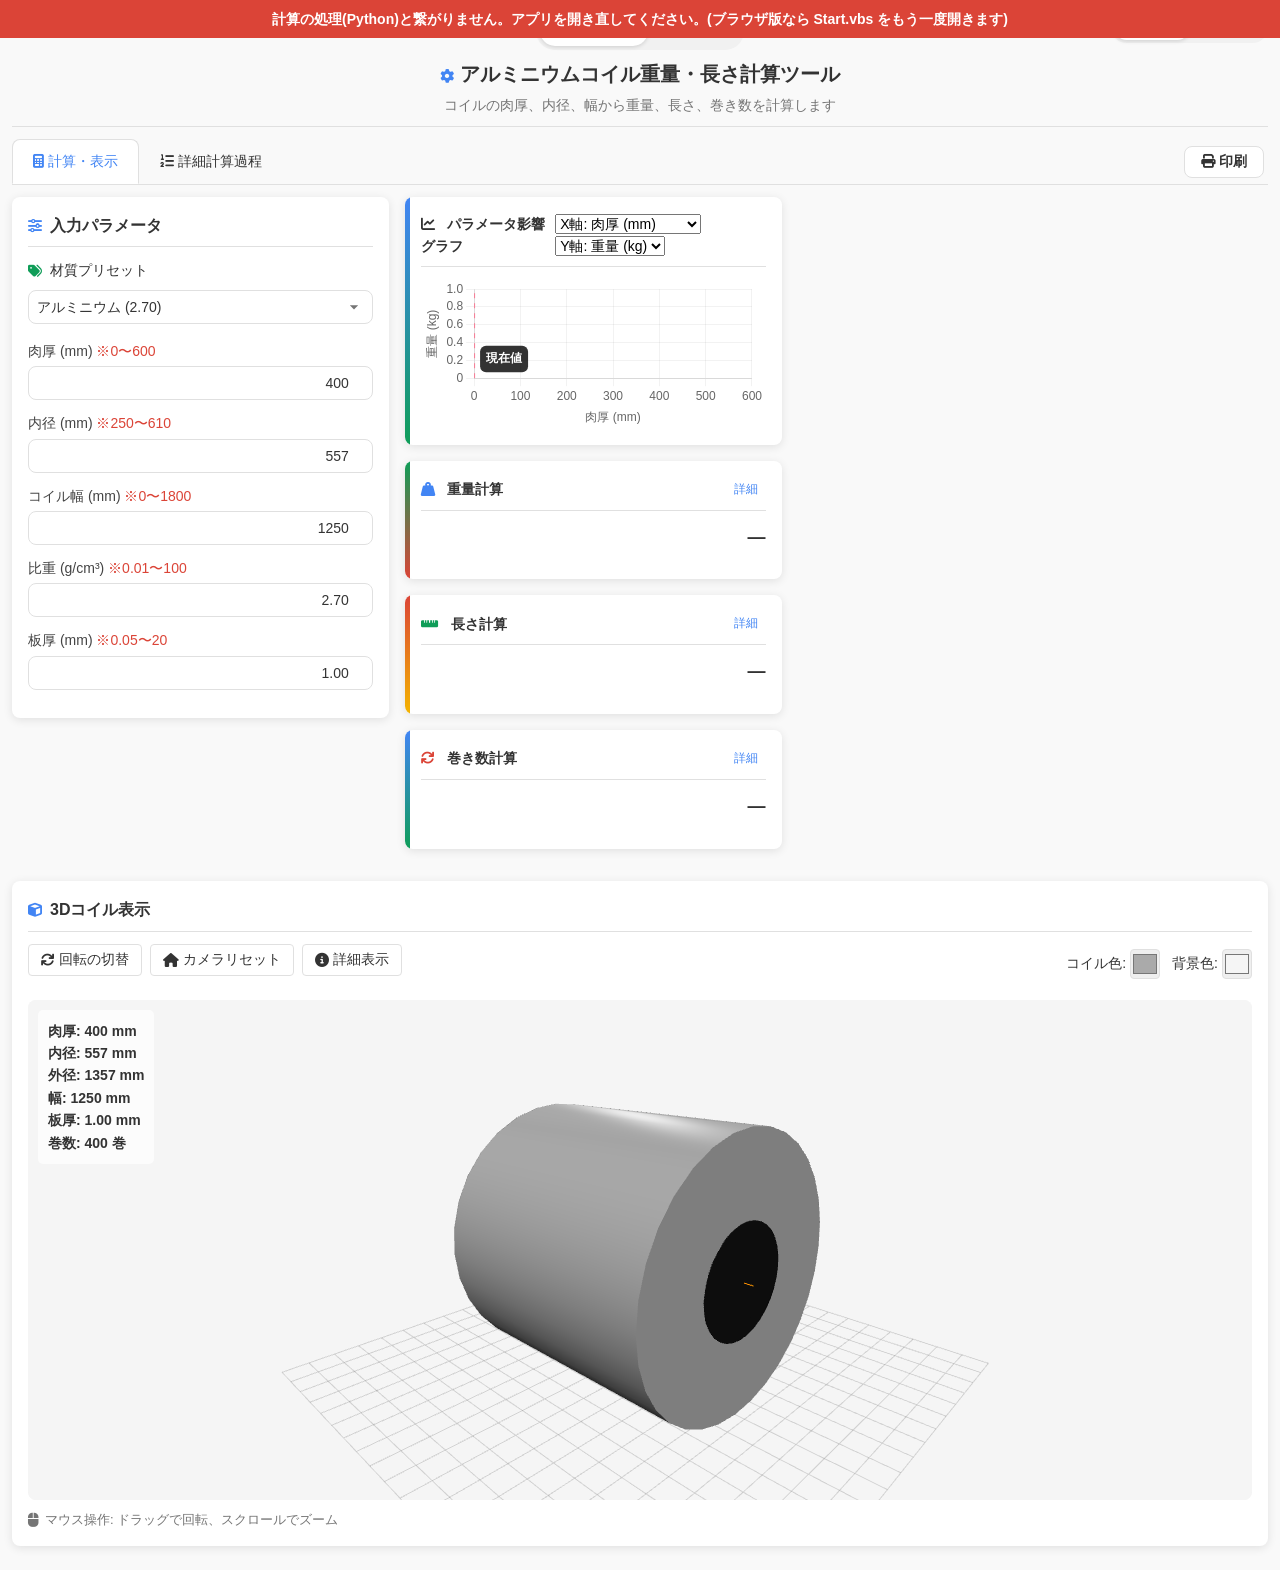
==== app/static/index.html @ 03a88e92 "コイル・平板 重量計算ツールを単体のデスクトップ版(Python + Tauri/Rust)として移植 日報管理ツール(vba-daily-report-python-migration)の「VC長さ" ====
<!DOCTYPE html>
<html lang="ja">
<head>
    <meta charset="UTF-8">
    <meta name="viewport" content="width=device-width, initial-scale=1.0">
    <title>コイル・平板 重量計算ツール</title>
    <!-- ライブラリはアプリに同梱(ラインPCはインターネットに出られないため。app/static/vendor/) -->
    <link rel="stylesheet" href="vendor/fontawesome/css/all.min.css">
    <link rel="stylesheet" href="coil/aluminum-coil-calculator.css">
    <link rel="stylesheet" href="coil/plate-calculator.css">
    <link rel="stylesheet" href="coil/print-sheet.css">
    <link rel="stylesheet" href="coil/coil-theme.css">
    <link rel="stylesheet" href="coil/coil-fit.css">
    <link rel="stylesheet" href="coil/app-shell.css">
    <script src="vendor/three/three.min.js"></script>
    <script src="vendor/three/OrbitControls.js"></script>
    <script src="vendor/chartjs/chart.min.js"></script>
    <script src="vendor/chartjs/chartjs-plugin-annotation.min.js"></script>
    <!-- 背景(ライト/ダーク)は本文を描く前に決める(白く光ってから暗くならないように) -->
    <script src="coil/coil-theme.js"></script>
    <!-- 計算の処理(Python)とのやりとり。計算機より先に読む -->
    <script src="coil/app-shell.js"></script>
</head>
<body>
    <div class="container">
        <!-- ブラウザ版だけの「終了」(デスクトップ版は窓の × で閉じる。app-shell.js が出す) -->
        <button type="button" id="app-quit" class="app-quit" hidden title="ブラウザ版を終了します">
            <i class="fas fa-power-off"></i>終了
        </button>

        <!-- 背景の切替(この PC のブラウザに覚える。まだ選んでいなければ Windows の設定に従う) -->
        <div class="theme-switch" role="group" aria-label="背景">
            <button type="button" class="theme-btn" data-theme-choice="light" aria-pressed="false" title="明るい背景にする">
                <i class="fas fa-sun"></i>ライト
            </button>
            <button type="button" class="theme-btn" data-theme-choice="dark" aria-pressed="false" title="暗い背景にする">
                <i class="fas fa-moon"></i>ダーク
            </button>
        </div>

        <!-- 形状の切替(コイル / 平板)。平板はコイルと同じ仕組み(入力・3D・グラフ・詳細計算過程・詳細) -->
        <div class="shape-switch" role="tablist" aria-label="形状">
            <button type="button" class="shape-btn active" role="tab" aria-selected="true" data-shape="coil">
                <i class="fas fa-toilet-paper"></i> コイル
            </button>
            <button type="button" class="shape-btn" role="tab" aria-selected="false" data-shape="plate">
                <i class="fas fa-square"></i> 平板
            </button>
        </div>

        <div id="coil-section" class="shape-section">
        <header>
            <h1><i class="fas fa-cog text-primary"></i> アルミニウムコイル重量・長さ計算ツール</h1>
            <p>コイルの肉厚、内径、幅から重量、長さ、巻き数を計算します</p>
        </header>

        <div class="tab-container">
            <div class="tabs">
                <div class="tab active" data-tab="main-tab">
                    <i class="fas fa-calculator"></i> 計算・表示
                </div>
                <div class="tab" data-tab="details-tab">
                    <i class="fas fa-list-ol"></i> 詳細計算過程
                </div>
                <button type="button" class="print-btn" data-print="coil" id="coil-print">
                    <i class="fas fa-print"></i> 印刷
                </button>
            </div>

            <!-- メイン計算タブ -->
            <div id="main-tab" class="tab-content active">
                <div class="content">
                    <!-- 入力パラメータ -->
                    <div class="right-content">
                        <section class="input-panel">
                            <h2 class="panel-title"><i class="fas fa-sliders-h"></i> 入力パラメータ</h2>

                            <div class="material-presets">
                                <div class="preset-title"><i class="fas fa-tags"></i> 材質プリセット</div>
                                <div class="preset-select-container">
                                    <select id="material-preset" class="form-control">
                                        <option value="aluminum" data-gravity="2.70" data-color="#AAAAAA">アルミニウム (2.70)</option>
                                        <option value="steel" data-gravity="7.87" data-color="#71797E">鉄 (7.87)</option>
                                        <option value="copper" data-gravity="8.96" data-color="#B87333">銅 (8.96)</option>
                                        <option value="stainless" data-gravity="7.93" data-color="#C0C0C0">ステンレス (7.93)</option>
                                    </select>
                                </div>
                            </div>

                            <div class="form-group">
                                <label for="thickness">肉厚 (mm) <span class="text-accent">※0〜600</span></label>
                                <input type="number" id="thickness" class="form-control" value="400" min="0" max="600" step="1">
                                <div id="thickness-error" class="error-message" style="display: none;">0〜600の範囲で入力してください</div>
                            </div>

                            <div class="form-group">
                                <label for="inner-diameter">内径 (mm) <span class="text-accent">※250〜610</span></label>
                                <input type="number" id="inner-diameter" class="form-control" value="557" min="250" max="610" step="1">
                                <div id="inner-diameter-error" class="error-message" style="display: none;">250〜610の範囲で入力してください</div>
                            </div>

                            <div class="form-group">
                                <label for="coil-width">コイル幅 (mm) <span class="text-accent">※0〜1800</span></label>
                                <input type="number" id="coil-width" class="form-control" value="1250" min="0" max="1800" step="1">
                                <div id="coil-width-error" class="error-message" style="display: none;">0〜1800の範囲で入力してください</div>
                            </div>

                            <div class="form-group">
                                <label for="specific-gravity">比重 (g/cm³) <span class="text-accent">※0.01〜100</span></label>
                                <input type="number" id="specific-gravity" class="form-control" value="2.70" min="0.01" max="100" step="0.01">
                                <div id="specific-gravity-error" class="error-message" style="display: none;">0.01〜100の範囲で入力してください</div>
                            </div>

                            <div class="form-group">
                                <label for="plate-thickness">板厚 (mm) <span class="text-accent">※0.05〜20</span></label>
                                <input type="number" id="plate-thickness" class="form-control" value="1.00" min="0.05" max="20" step="0.01">
                                <div id="plate-thickness-error" class="error-message" style="display: none;">0.05〜20の範囲で入力してください</div>
                            </div>
                        </section>
                    </div>
                    
                    <!-- 視覚表示パネル -->
                    <section class="visual-panel">
                        <h2 class="panel-title"><i class="fas fa-cube"></i> 3Dコイル表示</h2>
                        
                        <div class="controls-container">
                            <div class="control-buttons">
                                <button id="toggle-rotation" class="control-btn">
                                    <i class="fas fa-sync"></i> 回転の切替
                                </button>
                                <button id="reset-camera" class="control-btn">
                                    <i class="fas fa-home"></i> カメラリセット
                                </button>
                                <button id="toggle-details" class="control-btn">
                                    <i class="fas fa-info-circle"></i> 詳細表示
                                </button>
                            </div>
                            
                            <div class="color-controls">
                                <div class="color-option">
                                    <label for="coil-color">コイル色:</label>
                                    <input type="color" id="coil-color" value="#aaaaaa">
                                </div>
                                <div class="color-option">
                                    <label for="bg-color">背景色:</label>
                                    <input type="color" id="bg-color" value="#f5f5f5">
                                </div>
                            </div>
                        </div>
                        
                        <div id="3d-container" class="model-container"></div>
                        
                        <div class="tip-container">
                            <p class="tip">
                                <i class="fas fa-mouse"></i> マウス操作: ドラッグで回転、スクロールでズーム
                            </p>
                        </div>
                    </section>
                    
                    <!-- 計算結果カード -->
                    <div class="card-area">
                        <div class="results">



    <!-- グラフカード (新規追加) -->
    <div class="result-card graph-card fade-in">
        <h3 class="result-title graph-title">
            <div><i class="fas fa-chart-line"></i> パラメータ影響グラフ</div>
            <div class="graph-controls">
                <select id="x-axis-param" class="graph-select">
                    <option value="thickness">X軸: 肉厚 (mm)</option>
                    <option value="inner-diameter">X軸: 内径 (mm)</option>
                    <option value="coil-width">X軸: コイル幅 (mm)</option>
                    <option value="plate-thickness">X軸: 板厚 (mm)</option>
                </select>
                <select id="y-axis-result" class="graph-select">
                    <option value="weight">Y軸: 重量 (kg)</option>
                    <option value="length">Y軸: 長さ (m)</option>
                    <option value="windings">Y軸: 巻き数</option>
                </select>
            </div>
        </h3>
        <div class="chart-container">
            <canvas id="parameter-chart"></canvas>
        </div>
    </div>





                            <!-- 重量計算結果 -->
                            <div class="result-card fade-in">
                                <h3 class="result-title weight-title">
                                    <div><i class="fas fa-weight-hanging"></i> 重量計算</div>
                                    <button class="details-btn" data-modal="weight-modal">詳細</button>
                                </h3>
                                <div class="result-value" id="weight-result">—</div>
                            </div>

                            <!-- 長さ計算結果 -->
                            <div class="result-card fade-in">
                                <h3 class="result-title length-title">
                                    <div><i class="fas fa-ruler-horizontal"></i> 長さ計算</div>
                                    <button class="details-btn" data-modal="length-modal">詳細</button>
                                </h3>
                                <div class="result-value" id="length-result">—</div>
                            </div>

                            <!-- 巻き数計算結果 -->
                            <div class="result-card fade-in">
                                <h3 class="result-title windings-title">
                                    <div><i class="fas fa-sync"></i> 巻き数計算</div>
                                    <button class="details-btn" data-modal="windings-modal">詳細</button>
                                </h3>
                                <div class="result-value" id="windings-result">—</div>
                            </div>
                        </div>
                    </div>
                </div>
            </div>

            <!-- 詳細計算過程タブ -->
            <div id="details-tab" class="tab-content">
                <div class="calculation-details">
                    <!-- 基本寸法計算 -->
                    <div class="detail-card">
                        <h3 class="details-title"><i class="fas fa-ruler-combined"></i> 基本寸法計算</h3>
                        <div class="calculation-formula" id="dimensions-detailed"></div>
                    </div>

                    <!-- 体積計算 -->
                    <div class="detail-card">
                        <h3 class="details-title"><i class="fas fa-cube"></i> 体積計算</h3>
                        <div class="calculation-formula" id="volume-detailed"></div>
                    </div>

                    <!-- 重量計算 -->
                    <div class="detail-card">
                        <h3 class="details-title"><i class="fas fa-weight-hanging"></i> 重量計算</h3>
                        <div class="calculation-formula" id="weight-detailed"></div>
                    </div>

                    <!-- 長さ計算 -->
                    <div class="detail-card">
                        <h3 class="details-title"><i class="fas fa-ruler-horizontal"></i> 長さ計算</h3>
                        <div class="calculation-formula" id="length-detailed"></div>
                    </div>

                    <!-- 巻き数計算 -->
                    <div class="detail-card">
                        <h3 class="details-title"><i class="fas fa-sync"></i> 巻き数計算</h3>
                        <div class="calculation-formula" id="windings-detailed"></div>
                    </div>
                </div>
            </div>
        </div>
        </div><!-- /coil-section -->

        <!-- 平板(コイルと同じ仕組み。id は plate- で始める) -->
        <div id="plate-section" class="shape-section" hidden>
        <header>
            <h1><i class="fas fa-square text-primary"></i> 平板重量計算ツール</h1>
            <p>平板の寸法 A・B と板厚から、面積・体積・重量を計算します</p>
        </header>

        <div class="tab-container">
            <div class="tabs">
                <div class="ptab active" data-ptab="plate-main-tab">
                    <i class="fas fa-calculator"></i> 計算・表示
                </div>
                <div class="ptab" data-ptab="plate-details-tab">
                    <i class="fas fa-list-ol"></i> 詳細計算過程
                </div>
                <button type="button" class="print-btn" data-print="plate" id="plate-print">
                    <i class="fas fa-print"></i> 印刷
                </button>
            </div>

            <!-- メイン計算タブ -->
            <div id="plate-main-tab" class="ptab-content active">
                <div class="content">
                    <!-- 入力パラメータ -->
                    <div class="right-content">
                        <section class="input-panel">
                            <h2 class="panel-title"><i class="fas fa-sliders-h"></i> 入力パラメータ</h2>

                            <div class="material-presets">
                                <div class="preset-title"><i class="fas fa-tags"></i> 材質プリセット</div>
                                <div class="preset-select-container">
                                    <select id="plate-material-preset" class="form-control">
                                        <option value="aluminum" data-gravity="2.70" data-color="#AAAAAA">アルミニウム (2.70)</option>
                                        <option value="steel" data-gravity="7.87" data-color="#71797E">鉄 (7.87)</option>
                                        <option value="copper" data-gravity="8.96" data-color="#B87333">銅 (8.96)</option>
                                        <option value="stainless" data-gravity="7.93" data-color="#C0C0C0">ステンレス (7.93)</option>
                                    </select>
                                </div>
                            </div>

                            <div class="plate-figure" aria-hidden="true">
                                <svg viewBox="0 0 220 96" class="plate-figure__svg">
                                    <polygon points="20,70 70,40 200,40 150,70" class="pf-top"/>
                                    <polygon points="20,70 150,70 150,78 20,78" class="pf-front"/>
                                    <polygon points="150,70 200,40 200,48 150,78" class="pf-side"/>
                                    <line x1="12" y1="62" x2="62" y2="32" class="pf-dim"/>
                                    <line x1="70" y1="30" x2="200" y2="30" class="pf-dim"/>
                                    <line x1="208" y1="40" x2="208" y2="48" class="pf-dim"/>
                                    <rect x="20" y="30" width="18" height="15" class="pf-tag pf-tag--a"/>
                                    <text x="29" y="41.5" class="pf-label">A</text>
                                    <rect x="126" y="15" width="18" height="15" class="pf-tag pf-tag--b"/>
                                    <text x="135" y="26.5" class="pf-label">B</text>
                                    <rect x="172" y="76" width="34" height="15" class="pf-tag pf-tag--t"/>
                                    <text x="189" y="87.5" class="pf-label">板厚</text>
                                </svg>
                            </div>

                            <div class="form-group">
                                <label for="plate-a">A (mm) <span class="text-accent">※0〜3000</span></label>
                                <input type="number" id="plate-a" class="form-control" value="1000" min="0" max="3000" step="1">
                                <div id="plate-a-error" class="error-message" style="display: none;">0〜3000の範囲で入力してください</div>
                            </div>

                            <div class="form-group">
                                <label for="plate-b">B (mm) <span class="text-accent">※0〜10000</span></label>
                                <input type="number" id="plate-b" class="form-control" value="2000" min="0" max="10000" step="1">
                                <div id="plate-b-error" class="error-message" style="display: none;">0〜10000の範囲で入力してください</div>
                            </div>

                            <div class="form-group">
                                <label for="plate-t">板厚 (mm) <span class="text-accent">※0.05〜1000</span></label>
                                <input type="number" id="plate-t" class="form-control" value="1.00" min="0.05" max="1000" step="0.01">
                                <div id="plate-t-error" class="error-message" style="display: none;">0.05〜1000の範囲で入力してください</div>
                            </div>

                            <div class="form-group">
                                <label for="plate-specific-gravity">比重 (g/cm³) <span class="text-accent">※0.01〜100</span></label>
                                <input type="number" id="plate-specific-gravity" class="form-control" value="2.70" min="0.01" max="100" step="0.01">
                                <div id="plate-specific-gravity-error" class="error-message" style="display: none;">0.01〜100の範囲で入力してください</div>
                            </div>
                        </section>
                    </div>

                    <!-- 視覚表示パネル -->
                    <section class="visual-panel">
                        <h2 class="panel-title"><i class="fas fa-cube"></i> 3D平板表示</h2>

                        <div class="controls-container">
                            <div class="control-buttons">
                                <button id="plate-toggle-rotation" class="control-btn">
                                    <i class="fas fa-sync"></i> 回転の切替
                                </button>
                                <button id="plate-reset-camera" class="control-btn">
                                    <i class="fas fa-home"></i> カメラリセット
                                </button>
                                <button id="plate-toggle-details" class="control-btn">
                                    <i class="fas fa-info-circle"></i> 詳細表示
                                </button>
                            </div>

                            <div class="color-controls">
                                <div class="color-option">
                                    <label for="plate-color">平板色:</label>
                                    <input type="color" id="plate-color" value="#aaaaaa">
                                </div>
                                <div class="color-option">
                                    <label for="plate-bg-color">背景色:</label>
                                    <input type="color" id="plate-bg-color" value="#f5f5f5">
                                </div>
                            </div>
                        </div>

                        <div id="plate-3d-container" class="model-container"></div>

                        <div class="tip-container">
                            <p class="tip">
                                <i class="fas fa-mouse"></i> マウス操作: ドラッグで回転、スクロールでズーム
                                <span id="plate-exaggerated-note" class="plate-note" hidden>(板厚は見やすいように厚く描いています)</span>
                            </p>
                        </div>
                    </section>

                    <!-- 計算結果カード -->
                    <div class="card-area">
                        <div class="results">
                            <!-- グラフカード -->
                            <div class="result-card graph-card fade-in">
                                <h3 class="result-title graph-title">
                                    <div><i class="fas fa-chart-line"></i> パラメータ影響グラフ</div>
                                    <div class="graph-controls">
                                        <select id="plate-x-axis-param" class="graph-select">
                                            <option value="a">X軸: A (mm)</option>
                                            <option value="b">X軸: B (mm)</option>
                                            <option value="t">X軸: 板厚 (mm)</option>
                                        </select>
                                        <select id="plate-y-axis-result" class="graph-select">
                                            <option value="weight">Y軸: 重量 (kg)</option>
                                            <option value="area">Y軸: 面積 (m²)</option>
                                            <option value="volume">Y軸: 体積 (cm³)</option>
                                        </select>
                                    </div>
                                </h3>
                                <div class="chart-container">
                                    <canvas id="plate-parameter-chart"></canvas>
                                </div>
                            </div>

                            <!-- 重量計算結果 -->
                            <div class="result-card fade-in">
                                <h3 class="result-title weight-title">
                                    <div><i class="fas fa-weight-hanging"></i> 重量計算</div>
                                    <button class="details-btn" data-modal="plate-weight-modal">詳細</button>
                                </h3>
                                <div class="result-value" id="plate-weight-result">—</div>
                            </div>

                            <!-- 面積計算結果 -->
                            <div class="result-card fade-in">
                                <h3 class="result-title area-title">
                                    <div><i class="fas fa-vector-square"></i> 面積計算</div>
                                    <button class="details-btn" data-modal="plate-area-modal">詳細</button>
                                </h3>
                                <div class="result-value" id="plate-area-result">—</div>
                            </div>

                            <!-- 体積計算結果 -->
                            <div class="result-card fade-in">
                                <h3 class="result-title volume-title">
                                    <div><i class="fas fa-cube"></i> 体積計算</div>
                                    <button class="details-btn" data-modal="plate-volume-modal">詳細</button>
                                </h3>
                                <div class="result-value" id="plate-volume-result">—</div>
                            </div>
                        </div>
                    </div>
                </div>
            </div>

            <!-- 詳細計算過程タブ -->
            <div id="plate-details-tab" class="ptab-content">
                <div class="calculation-details">
                    <div class="detail-card">
                        <h3 class="details-title"><i class="fas fa-vector-square"></i> 面積計算</h3>
                        <div class="calculation-formula" id="plate-area-detailed"></div>
                    </div>
                    <div class="detail-card">
                        <h3 class="details-title"><i class="fas fa-cube"></i> 体積計算</h3>
                        <div class="calculation-formula" id="plate-volume-detailed"></div>
                    </div>
                    <div class="detail-card">
                        <h3 class="details-title"><i class="fas fa-weight-hanging"></i> 重量計算</h3>
                        <div class="calculation-formula" id="plate-weight-detailed"></div>
                    </div>
                </div>
            </div>
        </div>
        </div><!-- /plate-section -->
    </div>

    <!-- モーダル：重量計算詳細 -->
    <div id="weight-modal" class="modal" aria-hidden="true" role="dialog">
        <div class="modal-content">
            <div class="modal-header">
                <h2 class="modal-title"><i class="fas fa-weight-hanging text-primary"></i> 重量計算詳細</h2>
                <button class="modal-close" aria-label="閉じる">&times;</button>
            </div>
            <div class="modal-body">
                <div class="calculation-section">
                    <h3 class="calculation-title"><i class="fas fa-ruler-combined"></i> 寸法の計算</h3>
                    <div class="calculation-formula">
                        <div>大円柱半径 = (肉厚 × 2 + 内径) / 2</div>
                        <div id="modal-large-radius"></div>
                    </div>
                    <div class="calculation-formula">
                        <div>小円柱半径 = 内径 / 2</div>
                        <div id="modal-small-radius"></div>
                    </div>
                </div>
                <div class="calculation-section">
                    <h3 class="calculation-title"><i class="fas fa-cube"></i> 体積の計算</h3>
                    <div class="calculation-formula">
                        <div>大円柱体積 = π × 大円柱半径² × コイル幅</div>
                        <div id="modal-large-volume"></div>
                    </div>
                    <div class="calculation-formula">
                        <div>小円柱体積 = π × 小円柱半径² × コイル幅</div>
                        <div id="modal-small-volume"></div>
                    </div>
                    <div class="calculation-formula">
                        <div>コイル体積 = 大円柱体積 - 小円柱体積</div>
                        <div id="modal-coil-volume"></div>
                    </div>
                    <div class="calculation-formula">
                        <div>コイル体積(cm³) = コイル体積(mm³) / 1000</div>
                        <div id="modal-coil-volume-cm"></div>
                    </div>
                </div>
                <div class="calculation-section">
                    <h3 class="calculation-title"><i class="fas fa-balance-scale"></i> 重量の計算</h3>
                    <div class="calculation-formula">
                        <div>重量(g) = 体積(cm³) × 比重(g/cm³)</div>
                        <div id="modal-weight-g"></div>
                    </div>
                    <div class="calculation-formula">
                        <div>重量(kg) = 重量(g) / 1000</div>
                        <div id="modal-weight-kg"></div>
                    </div>
                </div>
            </div>
        </div>
    </div>

    <!-- モーダル：長さ計算詳細 -->
    <div id="length-modal" class="modal" aria-hidden="true" role="dialog">
        <div class="modal-content">
            <div class="modal-header">
                <h2 class="modal-title"><i class="fas fa-ruler-horizontal text-secondary"></i> 長さ計算詳細</h2>
                <button class="modal-close" aria-label="閉じる">&times;</button>
            </div>
            <div class="modal-body">
                <div class="calculation-section">
                    <h3 class="calculation-title"><i class="fas fa-square"></i> 断面積の計算</h3>
                    <div class="calculation-formula">
                        <div>断面積 = π × (大円柱半径² - 小円柱半径²)</div>
                        <div id="modal-cross-section"></div>
                    </div>
                </div>
                <div class="calculation-section">
                    <h3 class="calculation-title"><i class="fas fa-ruler"></i> 長さの計算</h3>
                    <div class="calculation-formula">
                        <div>面積 = コイル体積(mm³) / 板厚(mm)</div>
                        <div id="modal-length-area"></div>
                    </div>
                    <div class="calculation-formula">
                        <div>長さ(mm) = 面積(mm²) / コイル幅(mm)</div>
                        <div id="modal-length-mm"></div>
                    </div>
                    <div class="calculation-formula">
                        <div>長さ(m) = 長さ(mm) / 1000</div>
                        <div id="modal-length-m"></div>
                    </div>
                </div>
            </div>
        </div>
    </div>

    <!-- モーダル：巻き数計算詳細 -->
    <div id="windings-modal" class="modal" aria-hidden="true" role="dialog">
        <div class="modal-content">
            <div class="modal-header">
                <h2 class="modal-title"><i class="fas fa-sync text-accent"></i> 巻き数計算詳細</h2>
                <button class="modal-close" aria-label="閉じる">&times;</button>
            </div>
            <div class="modal-body">
                <div class="calculation-section">
                    <h3 class="calculation-title"><i class="fas fa-layer-group"></i> 巻き数の計算</h3>
                    <div class="calculation-formula">
                        <div>巻き数 = 肉厚(mm) / 板厚(mm)</div>
                        <div id="modal-windings"></div>
                    </div>
                    <div class="calculation-formula">
                        <div>※巻き数は整数値に四捨五入しています</div>
                    </div>
                </div>
            </div>
        </div>
    </div>

    <!-- モーダル：平板 重量計算詳細 -->
    <div id="plate-weight-modal" class="modal" aria-hidden="true" role="dialog">
        <div class="modal-content">
            <div class="modal-header">
                <h2 class="modal-title"><i class="fas fa-weight-hanging text-primary"></i> 重量計算詳細(平板)</h2>
                <button class="modal-close" aria-label="閉じる">&times;</button>
            </div>
            <div class="modal-body">
                <div class="calculation-section">
                    <h3 class="calculation-title"><i class="fas fa-cube"></i> 体積の計算</h3>
                    <div class="calculation-formula">
                        <div>体積(mm³) = A × B × 板厚</div>
                        <div id="plate-modal-volume-mm" class="plate-modal-value"></div>
                    </div>
                    <div class="calculation-formula">
                        <div>体積(cm³) = 体積(mm³) / 1000</div>
                        <div id="plate-modal-volume-cm" class="plate-modal-value"></div>
                    </div>
                </div>
                <div class="calculation-section">
                    <h3 class="calculation-title"><i class="fas fa-balance-scale"></i> 重量の計算</h3>
                    <div class="calculation-formula">
                        <div>重量(g) = 体積(cm³) × 比重(g/cm³)</div>
                        <div id="plate-modal-weight-g" class="plate-modal-value"></div>
                    </div>
                    <div class="calculation-formula">
                        <div>重量(kg) = 重量(g) / 1000</div>
                        <div id="plate-modal-weight-kg" class="plate-modal-value"></div>
                    </div>
                </div>
            </div>
        </div>
    </div>

    <!-- モーダル：平板 面積計算詳細 -->
    <div id="plate-area-modal" class="modal" aria-hidden="true" role="dialog">
        <div class="modal-content">
            <div class="modal-header">
                <h2 class="modal-title"><i class="fas fa-vector-square text-secondary"></i> 面積計算詳細(平板)</h2>
                <button class="modal-close" aria-label="閉じる">&times;</button>
            </div>
            <div class="modal-body">
                <div class="calculation-section">
                    <h3 class="calculation-title"><i class="fas fa-vector-square"></i> 面積の計算</h3>
                    <div class="calculation-formula">
                        <div>面積(mm²) = A × B</div>
                        <div id="plate-modal-area-mm" class="plate-modal-value"></div>
                    </div>
                    <div class="calculation-formula">
                        <div>面積(m²) = 面積(mm²) / 1,000,000</div>
                        <div id="plate-modal-area-m" class="plate-modal-value"></div>
                    </div>
                    <div class="calculation-formula">
                        <div>※片面の面積です(板厚の側面は含みません)</div>
                    </div>
                </div>
            </div>
        </div>
    </div>

    <!-- モーダル：平板 体積計算詳細 -->
    <div id="plate-volume-modal" class="modal" aria-hidden="true" role="dialog">
        <div class="modal-content">
            <div class="modal-header">
                <h2 class="modal-title"><i class="fas fa-cube text-accent"></i> 体積計算詳細(平板)</h2>
                <button class="modal-close" aria-label="閉じる">&times;</button>
            </div>
            <div class="modal-body">
                <div class="calculation-section">
                    <h3 class="calculation-title"><i class="fas fa-cube"></i> 体積の計算</h3>
                    <div class="calculation-formula">
                        <div>体積(mm³) = 面積(mm²) × 板厚(mm)</div>
                        <div id="plate-modal-volume-mm2" class="plate-modal-value"></div>
                    </div>
                    <div class="calculation-formula">
                        <div>体積(cm³) = 体積(mm³) / 1000</div>
                        <div id="plate-modal-volume-cm2" class="plate-modal-value"></div>
                    </div>
                </div>
            </div>
        </div>
    </div>

    <script src="coil/aluminum-coil-calculator.js"></script>
    <script src="coil/3d-coil-viewer.js"></script>
    <script src="coil/coil-init.js"></script>
    <script src="coil/coil-parameter-chart.js"></script>
    <script src="coil/plate-calculator.js"></script>
    <script src="coil/plate-3d-viewer.js"></script>
    <script src="coil/plate-init.js"></script>
    <script src="coil/plate-parameter-chart.js"></script>
    <script src="coil/shape-switch.js"></script>
    <script src="coil/print-sheet.js"></script>
    <!-- 画面に収める(形状の切替が済んでから、いまの中身の高さをはかる) -->
    <script src="coil/coil-fit.js"></script>
    <!-- 印刷するときだけ出す計算書(print-sheet.js が中身を入れる) -->
    <section id="print-sheet" class="print-sheet" aria-hidden="true"></section>
</body>
</html>
---- app/static/coil/aluminum-coil-calculator.css ----
:root {
    /* カラー変数 */
    --primary-color: #4285F4;
    --secondary-color: #0F9D58;
    --accent-color: #DB4437;
    --warning-color: #F4B400;
    --light-gray: #f1f1f1;
    --medium-gray: #e0e0e0;
    --dark-gray: #757575;

    /* 面の色(ダークは coil-theme.css で置き換える) */
    --page: #f9f9f9;        /* いちばん下の地 */
    --surface: #ffffff;     /* 枠・カード */
    --input-bg: #ffffff;    /* 入力欄 */
    --well: #f5f5f5;        /* 3D の枠 */
    --text: #333333;
    --text-2: #444444;

    /* UIコンポーネント変数 */
    --border-radius: 8px;
    --shadow: 0 2px 10px rgba(0, 0, 0, 0.1);
    --transition: all 0.3s ease;
}

* {
    margin: 0;
    padding: 0;
    box-sizing: border-box;
    font-family: 'Segoe UI', Tahoma, Geneva, Verdana, sans-serif;
    font-size: 14px;
}

body {
    background-color: var(--page);
    color: var(--text);
    line-height: 1.6;
    height: 100vh;
    display: flex;
    flex-direction: column;
    overflow: hidden;
}

.container {
    width: 100%;
    margin: 0 auto;
    padding: 12px;
    flex: 1;
    display: flex;
    flex-direction: column;
    overflow: hidden;
}

header {
    text-align: center;
    padding-bottom: 10px;
    border-bottom: 1px solid var(--medium-gray);
    position: relative;
}

header h1 {
    color: var(--text);
    font-size: 20px;
    font-weight: 600;
    margin-bottom: 4px;
}

header p {
    color: var(--dark-gray);
    font-size: 14px;
}

/* タブコンテナ */
.tab-container {
    flex: 1;
    display: flex;
    flex-direction: column;
    overflow: hidden;
    margin-top: 12px;
}

.tabs {
    display: flex;
    border-bottom: 1px solid var(--medium-gray);
}

.tab {
    padding: 10px 20px;
    cursor: pointer;
    border-radius: 8px 8px 0 0;
    border: 1px solid transparent;
    transition: var(--transition);
    font-weight: 500;
    user-select: none;
}

.tab:hover {
    background-color: rgba(66, 133, 244, 0.05);
}

.tab.active {
    background-color: var(--surface);
    border: 1px solid var(--medium-gray);
    border-bottom: 1px solid var(--surface);
    color: var(--primary-color);
}

.tab-content {
    display: none;
    flex: 1;
    overflow: hidden;
    padding: 12px 0;
}

.tab-content.active {
    display: flex;
    flex-direction: column;
}

/* メインコンテンツレイアウト */
.content {
    display: flex;
    flex: 1;
    gap: 16px;
    overflow: hidden;
}

/* 右サイドコンテンツ（入力と結果） */
.right-content {
    display: flex;
    flex-direction: column;
    gap: 16px;
    width: 20%;
    min-width: 260px;
    flex-shrink: 0;
}

/* カード領域（計算結果） */
.card-area {
    width: 20%;
    min-width: 260px;
    flex-shrink: 0;
    display: flex;
    flex-direction: column;
    gap: 16px;
}

/* 入力パネル */
.input-panel {
    width: 100%;
    background: var(--surface);
    border-radius: var(--border-radius);
    box-shadow: var(--shadow);
    padding: 16px;
    transition: var(--transition);
    overflow-y: auto;
}

.input-panel:hover {
    box-shadow: 0 5px 15px rgba(0, 0, 0, 0.15);
}

.panel-title {
    font-size: 16px;
    font-weight: 600;
    margin-bottom: 12px;
    padding-bottom: 8px;
    border-bottom: 1px solid var(--medium-gray);
    color: var(--text);
    display: flex;
    align-items: center;
}

.panel-title i {
    margin-right: 8px;
    color: var(--primary-color);
}

.form-group {
    margin-bottom: 12px;
}

.form-group label {
    display: block;
    margin-bottom: 4px;
    font-weight: 500;
    color: var(--text-2);
}

.form-control {
    width: 100%;
    padding: 8px;
    border: 1px solid var(--medium-gray);
    border-radius: var(--border-radius);
    font-size: 14px;
    transition: var(--transition);
    background-color: var(--input-bg);
    color: var(--text);
}

/* 数値入力フィールドは右寄せ */
input[type="number"].form-control {
    text-align: right;
}

.form-control:focus {
    outline: none;
    border-color: var(--primary-color);
    box-shadow: 0 0 0 2px rgba(66, 133, 244, 0.2);
}

.form-control.error {
    border-color: var(--accent-color);
}

.error-message {
    color: var(--accent-color);
    font-size: 12px;
    margin-top: 4px;
}

.material-presets {
    margin-bottom: 16px;
}

.preset-title {
    font-weight: 500;
    margin-bottom: 8px;
    display: flex;
    align-items: center;
}

.preset-title i {
    margin-right: 8px;
    color: var(--secondary-color);
}

/* 材質プリセット用セレクトボックスのスタイル */
.preset-select-container {
    width: 100%;
}

select#material-preset {
    width: 100%;
    padding: 8px;
    border: 1px solid var(--medium-gray);
    border-radius: var(--border-radius);
    background-color: var(--input-bg);
    font-size: 14px;
    cursor: pointer;
    transition: var(--transition);
    appearance: none;
    -webkit-appearance: none;
    -moz-appearance: none;
    background-image: url("data:image/svg+xml;utf8,<svg fill='%23757575' height='24' viewBox='0 0 24 24' width='24' xmlns='http://www.w3.org/2000/svg'><path d='M7 10l5 5 5-5z'/><path d='M0 0h24v24H0z' fill='none'/></svg>");
    background-repeat: no-repeat;
    background-position: right 8px center;
    background-size: 20px;
}

select#material-preset:focus {
    outline: none;
    border-color: var(--primary-color);
    box-shadow: 0 0 0 2px rgba(66, 133, 244, 0.2);
}

select#material-preset option {
    padding: 8px;
}

/* 視覚表示パネル */
.visual-panel {
    flex: 1;
    min-width: 500px;
    background: var(--surface);
    border-radius: var(--border-radius);
    box-shadow: var(--shadow);
    padding: 16px;
    transition: var(--transition);
    display: flex;
    flex-direction: column;
    overflow: hidden;
}

.visual-panel:hover {
    box-shadow: 0 5px 15px rgba(0, 0, 0, 0.15);
}

/* 3Dビュー用のスタイル */
.model-container {
    width: 100%;
    height: 500px;
    background-color: var(--well);
    border-radius: var(--border-radius);
    overflow: hidden;
    position: relative;
}

.controls-container {
    display: flex;
    justify-content: space-between;
    align-items: center;
    margin-bottom: 16px;
    flex-wrap: wrap;
}

.control-buttons {
    display: flex;
    gap: 8px;
    margin-bottom: 8px;
}

.control-btn {
    background-color: var(--surface);
    color: var(--text);
    border: 1px solid var(--medium-gray);
    border-radius: 4px;
    padding: 6px 12px;
    cursor: pointer;
    transition: var(--transition);
    display: flex;
    align-items: center;
    gap: 4px;
}

.control-btn:hover {
    background-color: var(--light-gray);
}

.color-controls {
    display: flex;
    gap: 12px;
}

.color-option {
    display: flex;
    align-items: center;
    gap: 4px;
}

.color-option input[type="color"] {
    width: 30px;
    height: 30px;
    border: 1px solid var(--medium-gray);
    border-radius: 4px;
    cursor: pointer;
}

.tip-container {
    margin-top: 10px;
}

.tip {
    color: var(--dark-gray);
    font-size: 13px;
    display: flex;
    align-items: center;
    gap: 6px;
}

.info-box {
    background-color: var(--light-gray);
    border-left: 4px solid var(--primary-color);
    padding: 10px;
    margin-top: 12px;
    border-radius: 0 var(--border-radius) var(--border-radius) 0;
    font-size: 13px;
}

/* 結果表示パネル */
.results {
    display: flex;
    flex-direction: column;
    gap: 16px;
    min-width: 100%;
    width: 100%;
}

.result-card {
    background: var(--surface);
    border-radius: var(--border-radius);
    box-shadow: var(--shadow);
    padding: 16px;
    transition: var(--transition);
    position: relative;
    overflow: hidden;
}

.result-card:hover {
    box-shadow: 0 5px 15px rgba(0, 0, 0, 0.15);
}

.result-card::before {
    content: '';
    position: absolute;
    top: 0;
    left: 0;
    width: 5px;
    height: 100%;
    background: linear-gradient(to bottom, var(--primary-color), var(--secondary-color));
}

.result-card:nth-child(2)::before {
    background: linear-gradient(to bottom, var(--secondary-color), var(--accent-color));
}

.result-card:nth-child(3)::before {
    background: linear-gradient(to bottom, var(--accent-color), var(--warning-color));
}

.result-title {
    font-size: 16px;
    font-weight: 600;
    margin-bottom: 12px;
    padding-bottom: 8px;
    border-bottom: 1px solid var(--medium-gray);
    color: var(--text);
    display: flex;
    align-items: center;
    justify-content: space-between;
}

.result-title i {
    margin-right: 8px;
}

.weight-title i {
    color: var(--primary-color);
}

.length-title i {
    color: var(--secondary-color);
}

.windings-title i {
    color: var(--accent-color);
}

.result-value {
    font-size: 18px;
    font-weight: 700;
    margin: 12px 0;
    color: var(--text);
    text-align: right;
}

.details-btn {
    background: none;
    border: none;
    color: var(--primary-color);
    cursor: pointer;
    font-size: 12px;
    padding: 4px 8px;
    border-radius: 4px;
    transition: all 0.2s ease;
}

.details-btn:hover {
    background-color: rgba(66, 133, 244, 0.1);
}

/* 詳細計算過程 */
.calculation-details {
    display: grid;
    grid-template-columns: 1fr;
    gap: 16px;
    overflow-y: auto;
    padding: 0 12px;
}

.detail-card {
    background: var(--surface);
    border-radius: var(--border-radius);
    box-shadow: var(--shadow);
    padding: 16px;
    transition: var(--transition);
}

.detail-card:hover {
    box-shadow: 0 5px 15px rgba(0, 0, 0, 0.15);
}

.details-title {
    font-size: 16px;
    font-weight: 600;
    margin-bottom: 12px;
    padding-bottom: 8px;
    border-bottom: 1px solid var(--medium-gray);
    color: var(--text);
    display: flex;
    align-items: center;
}

.details-title i {
    margin-right: 8px;
    color: var(--warning-color);
}

.calculation-formula {
    padding: 10px;
    background-color: var(--light-gray);
    border-radius: var(--border-radius);
    font-size: 13px;
    line-height: 1.6;
    margin-bottom: 8px;
}

.calculation-formula .value {
    font-weight: 600;
    text-align: right;
    display: inline-block;
    min-width: 80px;
}

/* モーダル */
.modal {
    display: none;
    position: fixed;
    top: 0;
    left: 0;
    right: 0;
    bottom: 0;
    background-color: rgba(0, 0, 0, 0.5);
    z-index: 1000;
    justify-content: center;
    align-items: center;
}

.modal.show {
    display: flex;
}

.modal-content {
    background-color: var(--surface);
    border-radius: 8px;
    max-width: 600px;
    width: 90%;
    max-height: 80vh;
    overflow-y: auto;
    position: relative;
    box-shadow: 0 5px 20px rgba(0, 0, 0, 0.2);
}

.modal-header {
    padding: 16px;
    border-bottom: 1px solid var(--medium-gray);
    display: flex;
    justify-content: space-between;
    align-items: center;
}

.modal-title {
    font-size: 18px;
    font-weight: 600;
    display: flex;
    align-items: center;
}

.modal-title i {
    margin-right: 8px;
}

.modal-close {
    background: none;
    border: none;
    font-size: 20px;
    color: var(--dark-gray);
    cursor: pointer;
    transition: color 0.2s ease;
}

.modal-close:hover {
    color: var(--accent-color);
}

.modal-body {
    padding: 16px;
}

.calculation-section {
    margin-bottom: 16px;
    padding-bottom: 12px;
    border-bottom: 1px solid var(--light-gray);
}

.calculation-section:last-child {
    margin-bottom: 0;
    padding-bottom: 0;
    border-bottom: none;
}

.calculation-title {
    font-weight: 600;
    color: var(--text);
    margin-bottom: 8px;
    display: flex;
    align-items: center;
}

.calculation-title i {
    margin-right: 8px;
    font-size: 14px;
}

.calculation-formula:last-child {
    margin-bottom: 0;
}

#modal-large-radius, #modal-small-radius, #modal-large-volume, 
#modal-small-volume, #modal-coil-volume, #modal-coil-volume-cm,
#modal-weight-g, #modal-weight-kg, #modal-cross-section,
#modal-length-area, #modal-length-mm, #modal-length-m, #modal-windings {
    text-align: right;
    font-weight: 600;
}

/* アニメーションとエフェクト */
@keyframes fadeIn {
    from { opacity: 0; transform: translateY(10px); }
    to { opacity: 1; transform: translateY(0); }
}

.fade-in {
    animation: fadeIn 0.3s ease-out forwards;
}

/* カラーインジケータ */
.text-primary {
    color: var(--primary-color);
}

.text-secondary {
    color: var(--secondary-color);
}

.text-accent {
    color: var(--accent-color);
}

.text-warning {
    color: var(--warning-color);
}

/* レスポンシブデザイン */
@media (max-width: 1400px) {
    .content {
        flex-wrap: wrap;
    }
    
    .right-content {
        width: 30%;
    }
    
    .card-area {
        width: 30%;
    }
    
    .visual-panel {
        width: 100%;
        order: 3;
        margin-top: 16px;
    }
}

@media (max-width: 1200px) {
    .right-content, .card-area {
        width: 48%;
    }
}

@media (max-width: 900px) {
    .content {
        flex-direction: column;
    }

    .right-content, .card-area, .visual-panel {
        width: 100%;
        min-width: auto;
    }

    .results {
        display: grid;
        grid-template-columns: repeat(3, 1fr);
        gap: 10px;
    }
}

@media (max-width: 768px) {
    .results {
        grid-template-columns: repeat(1, 1fr);
    }
}

/* ユーティリティクラス */
.mb-2 {
    margin-bottom: 8px;
}
---- app/static/coil/plate-calculator.css ----
/*
  平板計算と形状の切替の見た目。
  見た目の部品はコイル(aluminum-coil-calculator.css)をそのまま使い、ここには
  平板だけのもの(タブの名前・図・札の色)と形状の切替を置く。
*/

/* --- 形状の切替(コイル / 平板) --- */
.shape-switch {
    display: flex;
    gap: 4px;
    align-self: center;
    padding: 4px;
    margin-bottom: 8px;
    background: var(--light-gray);
    border-radius: 999px;
}

.shape-btn {
    border: 0;
    background: transparent;
    padding: 6px 22px;
    border-radius: 999px;
    cursor: pointer;
    font-weight: 600;
    color: var(--dark-gray);
    transition: var(--transition);
}

.shape-btn:hover {
    color: var(--text);
}

.shape-btn.active {
    background: var(--surface);
    color: var(--primary-color);
    box-shadow: 0 1px 4px rgba(0, 0, 0, 0.15);
}

.shape-btn:focus-visible {
    outline: 2px solid var(--primary-color);
    outline-offset: 2px;
}

.shape-section {
    flex: 1;
    display: flex;
    flex-direction: column;
    overflow: hidden;
    min-height: 0;
}

.shape-section[hidden] {
    display: none;
}

/* --- 平板のタブ(コイルの .tab と同じ見た目。名前を分けて互いに影響しない) --- */
.ptab {
    padding: 10px 20px;
    cursor: pointer;
    border-radius: 8px 8px 0 0;
    border: 1px solid transparent;
    transition: var(--transition);
    font-weight: 500;
    user-select: none;
}

.ptab:hover {
    background-color: rgba(66, 133, 244, 0.05);
}

.ptab.active {
    background-color: var(--surface);
    border: 1px solid var(--medium-gray);
    border-bottom: 1px solid var(--surface);
    color: var(--primary-color);
}

.ptab-content {
    display: none;
    flex: 1;
    overflow: hidden;
    padding: 12px 0;
}

.ptab-content.active {
    display: flex;
    flex-direction: column;
}

/* 材質プリセット(コイルは id で指定しているので同じものを平板にも) */
select#plate-material-preset {
    width: 100%;
    padding: 8px;
    border: 1px solid var(--medium-gray);
    border-radius: var(--border-radius);
    background-color: var(--input-bg);
    font-size: 14px;
    cursor: pointer;
    transition: var(--transition);
    appearance: none;
    -webkit-appearance: none;
    -moz-appearance: none;
    background-image: url("data:image/svg+xml;utf8,<svg fill='%23757575' height='24' viewBox='0 0 24 24' width='24' xmlns='http://www.w3.org/2000/svg'><path d='M7 10l5 5 5-5z'/><path d='M0 0h24v24H0z' fill='none'/></svg>");
    background-repeat: no-repeat;
    background-position: right 8px center;
    background-size: 20px;
}

select#plate-material-preset:focus {
    outline: none;
    border-color: var(--primary-color);
    box-shadow: 0 0 0 2px rgba(66, 133, 244, 0.2);
}

/* --- 寸法の図(A 赤・B 青・板厚 緑) --- */
.plate-figure {
    margin: 4px 0 12px;
}

.plate-figure__svg {
    display: block;
    width: 100%;
    max-width: 260px;
    margin: 0 auto;
}

.pf-top { fill: #d9dde2; stroke: #8b939c; stroke-width: 1; }
.pf-front { fill: #b9c0c7; stroke: #8b939c; stroke-width: 1; }
.pf-side { fill: #a4acb4; stroke: #8b939c; stroke-width: 1; }
.pf-dim { stroke: #555; stroke-width: 1; }
.pf-tag--a { fill: #b3121f; }
.pf-tag--b { fill: #1030c8; }
.pf-tag--t { fill: #128a2a; }
.pf-label {
    fill: #fff;
    font-size: 11px;
    font-weight: 700;
    text-anchor: middle;
}

/* 結果の見出しのアイコンの色 */
.area-title i {
    color: var(--secondary-color);
}

.volume-title i {
    color: var(--accent-color);
}

/* 3D の情報(コイルの情報と同じ見た目) */
.plate-viewer-info {
    position: absolute;
    top: 10px;
    left: 10px;
    color: var(--text);
    background-color: rgba(255, 255, 255, 0.7);
    padding: 10px;
    border-radius: 5px;
    font-size: 14px;
    font-weight: bold;
    font-family: Arial, sans-serif;
}

.plate-note {
    margin-left: 8px;
    color: var(--dark-gray);
}

.plate-modal-value {
    text-align: right;
    font-weight: 600;
}

/* --- 幅が狭いとき(1400px 以下) ---
   元のツールは画面の高さに固定して、はみ出た分を隠している(overflow: hidden)。
   この幅では 3D の枠が下へ回り込むので、隠れて見えなくなっていた。ページごと
   縦に動かせるようにする(コイル・平板とも) */
@media (max-width: 1400px) {
    body {
        height: auto;
        min-height: 100vh;
        overflow: auto;
    }

    .container,
    .shape-section,
    .tab-container,
    .tab-content.active,
    .ptab-content.active,
    .content {
        overflow: visible;
    }
}
---- app/static/coil/print-sheet.css ----
/*
  コイル重量・平板重量の計算書(印刷)

  【紙の端から 5mm 以内には何も置かない】
  プリンタは紙の縁から約 4mm には印刷できない。ブラウザのプレビューは紙の端まで
  描くので、画面では収まって見えても紙では欠ける。そこで
    - @page の余白は 0(ブラウザが余白に日付や URL を刷らないようにする)
    - 計算書そのものに 12mm の内側の余白を持たせる(5mm の決まりに 7mm のゆとり)
    - 罫線・枠・色の帯も、すべてこの内側に置く(計算書の外枠を紙の端に引かない)
  A4 縦 1枚に収める(内側 186 × 273mm)。
*/
@page {
    size: A4 portrait;
    margin: 0;
}

/* 画面の上: 印刷ボタン(タブの並びの右端) */
.tabs {
    align-items: center;
}

.print-btn {
    margin-left: auto;
    margin-right: 4px;
    padding: 6px 16px;
    border: 1px solid var(--medium-gray);
    border-radius: var(--border-radius);
    background: var(--surface);
    color: var(--text);
    font-weight: 600;
    cursor: pointer;
    transition: var(--transition);
}

.print-btn:hover:not(:disabled) {
    border-color: var(--primary-color);
    color: var(--primary-color);
}

.print-btn:disabled {
    opacity: 0.5;
    cursor: not-allowed;
}

.print-btn:focus-visible {
    outline: 2px solid var(--primary-color);
    outline-offset: 2px;
}

/* 計算書(画面では出さない) */
.print-sheet {
    display: none;
}

@media print {
    html,
    body {
        width: 210mm;
        height: auto !important;
        min-height: 0 !important;
        overflow: visible !important;
        background: #fff !important;
        display: block !important;
    }

    body > *:not(#print-sheet) {
        display: none !important;
    }

    .print-sheet {
        display: block;
        box-sizing: border-box;
        width: 210mm;
        height: 296mm;              /* 297mm ちょうどだと端数で2枚目が出ることがある */
        padding: 12mm;              /* ← 紙の端からの距離。5mm 以上を守る */
        overflow: hidden;
        color: #000;
        font-family: 'Segoe UI', 'Meiryo', 'Yu Gothic', sans-serif;
        -webkit-print-color-adjust: exact;
        print-color-adjust: exact;
    }
}

/* ここから下は計算書の中身(内側の余白の中だけに置く) */
.print-sheet * {
    font-size: 10pt;
    line-height: 1.5;
}

.print-sheet .ps-head {
    display: flex;
    align-items: baseline;
    justify-content: space-between;
    gap: 8mm;
    padding-bottom: 2mm;
    border-bottom: 0.6mm solid #333;
}

.print-sheet .ps-title {
    margin: 0;
    font-size: 16pt;
    font-weight: 700;
}

.print-sheet .ps-date {
    font-size: 9pt;
    color: #444;
}

.print-sheet .ps-results {
    display: grid;
    grid-template-columns: repeat(3, 1fr);
    gap: 4mm;
    margin: 5mm 0;
}

.print-sheet .ps-result {
    display: grid;
    gap: 1mm;
    padding: 3mm 4mm;
    border: 0.3mm solid #555;
    border-left: 1.5mm solid #4285F4;
    border-radius: 1.5mm;
}

.print-sheet .ps-result__k {
    font-size: 9pt;
    color: #444;
}

.print-sheet .ps-result__v {
    font-size: 15pt;
    font-weight: 700;
    text-align: right;
}

.print-sheet .ps-top {
    display: grid;
    grid-template-columns: minmax(0, 1fr) 72mm;
    gap: 6mm;
    align-items: start;
}

.print-sheet .ps-table {
    width: 100%;
    border-collapse: collapse;
}

.print-sheet .ps-table caption {
    text-align: left;
    font-weight: 700;
    padding-bottom: 1.5mm;
}

.print-sheet .ps-table th,
.print-sheet .ps-table td {
    padding: 1.5mm 3mm;
    border: 0.3mm solid #777;
    text-align: left;
}

.print-sheet .ps-table th {
    width: 28mm;
    background: #f0f2f4;
    font-weight: 600;
}

.print-sheet .ps-table td {
    text-align: right;
    font-variant-numeric: tabular-nums;
}

.print-sheet .ps-figure {
    margin: 0;
    display: grid;
    gap: 1mm;
}

.print-sheet .ps-figure img {
    display: block;
    width: 72mm;
    height: auto;
    max-height: 60mm;
    object-fit: contain;
    border: 0.3mm solid #999;
    border-radius: 1mm;
}

.print-sheet .ps-figure figcaption {
    font-size: 8pt;
    color: #555;
}

.print-sheet .ps-steps {
    margin-top: 5mm;
}

.print-sheet .ps-h2 {
    margin: 0 0 2mm;
    padding-bottom: 1mm;
    font-size: 11pt;
    font-weight: 700;
    border-bottom: 0.3mm solid #555;
}

.print-sheet .ps-step {
    margin-bottom: 2.5mm;
    break-inside: avoid;
}

.print-sheet .ps-h3 {
    margin: 0 0 0.5mm;
    font-size: 10pt;
    font-weight: 700;
}

.print-sheet .ps-line {
    margin: 0;
    padding-left: 4mm;
    font-size: 9pt;
    overflow-wrap: anywhere;
}

.print-sheet .ps-foot {
    margin-top: 4mm;
    padding-top: 1.5mm;
    border-top: 0.3mm solid #999;
    font-size: 8pt;
    color: #555;
}
---- app/static/coil/coil-theme.css ----
/*
  コイル・平板の背景(ライト / ダーク)

  色は aluminum-coil-calculator.css の :root に変数で置いてあり(--page / --surface /
  --input-bg / --well / --text / --text-2 と灰色3つ)、ダークはここで**変数だけ**
  置き換える。選んだ方は html の data-theme に入る(coil-theme.js)。

  地の色は日報管理ツールのダーク(tokens.css)に揃えている ── 枠で載せたときに
  外と中で地の色が食い違わないように。
  **印刷はいつも白い紙**: ダークの変数は画面(@media screen)にだけ効かせる。
*/
@media screen {
    :root[data-theme="dark"] {
        color-scheme: dark;     /* 入力欄・選択肢・スクロールバーもダークに */

        --page: #0f1518;
        --surface: #161f24;
        --input-bg: #131b1f;
        --well: #1d282e;
        --text: #e6edf1;
        --text-2: #c9d4da;

        --light-gray: #1d282e;  /* 計算式の地・形状の切替の地 */
        --medium-gray: #2a373e; /* 罫線 */
        --dark-gray: #9fb0ba;   /* 添え書き */

        /* 暗い地で 3:1 を超えるよう明るさだけ持ち上げる(色相はライトと同じ) */
        --primary-color: #6b9cf7;
        --secondary-color: #2fb27a;
        --accent-color: #ef6b5e;
        --warning-color: #f6c444;

        --shadow: 0 2px 10px rgba(0, 0, 0, 0.45);
    }

    :root[data-theme="dark"] .tab:hover,
    :root[data-theme="dark"] .ptab:hover {
        background-color: rgba(107, 156, 247, 0.12);
    }

    :root[data-theme="dark"] .control-btn:hover {
        background-color: var(--light-gray);
    }

    :root[data-theme="dark"] .modal {
        background-color: rgba(0, 0, 0, 0.65);
    }

    /* 3D の「詳細表示」の札(コイルは JS が style に色を書くので !important で上書き) */
    :root[data-theme="dark"] .coil-viewer-info,
    :root[data-theme="dark"] .plate-viewer-info {
        color: var(--text) !important;
        background-color: rgba(15, 21, 24, 0.78) !important;
    }

    /* 平板の寸法の図 */
    :root[data-theme="dark"] .pf-top { fill: #4a5560; stroke: #8b98a3; }
    :root[data-theme="dark"] .pf-front { fill: #3a444e; stroke: #8b98a3; }
    :root[data-theme="dark"] .pf-side { fill: #313a43; stroke: #8b98a3; }
    :root[data-theme="dark"] .pf-dim { stroke: #9fb0ba; }
}

/* --- 背景の切替(右上。形状の切替と同じ形の小さな2択) --- */
.container {
    position: relative;
}

.theme-switch {
    position: absolute;
    top: 12px;
    right: 12px;
    z-index: 5;
    display: flex;
    gap: 2px;
    padding: 3px;
    background: var(--light-gray);
    border-radius: 999px;
}

.theme-btn {
    border: 0;
    background: transparent;
    color: var(--dark-gray);
    padding: 4px 12px;
    border-radius: 999px;
    cursor: pointer;
    font-size: 12px;
    font-weight: 600;
    transition: var(--transition);
}

.theme-btn i {
    font-size: 12px;
    margin-right: 4px;
}

.theme-btn:hover {
    color: var(--text);
}

.theme-btn[aria-pressed="true"] {
    background: var(--surface);
    color: var(--primary-color);
    box-shadow: 0 1px 4px rgba(0, 0, 0, 0.15);
}

.theme-btn:focus-visible {
    outline: 2px solid var(--primary-color);
    outline-offset: 2px;
}

@media print {
    .theme-switch {
        display: none !important;
    }
}
---- app/static/coil/coil-fit.css ----
/*
  画面に収める(コイル・平板)

  元のツールは画面の高さに固定して、はみ出た分を隠していた(overflow: hidden)。
  1920×1080 では結果のカードと 3D の下が少しだけ切れていた。
  「少しだけはみ出す」ときは、それぞれの表示を縮めてスクロール無しで収める。
  「全然収まらない」ときは、縮めすぎず、ページごと縦に動かす。

  どれにするかは coil-fit.js が、いまの中身の高さをはかって決める:
    1. そのままで収まる              → そのまま
    2. 詰めた見た目(fit-compact)で収まる → 詰めた見た目
    3. 詰めて 0.75 倍までに縮めれば収まる → 詰めた見た目 + 縮める(fit-zoom)
    4. それでも収まらない             → 詰めた見た目 + ページごと動かす(fit-scroll)
  3列に並ぶ幅(1401px 以上)のときだけ。狭い幅は元どおり(plate-calculator.css)。
*/

/* 3D の絵(canvas)は枠の高さに数えない ── 枠の高さは残りの高さから決める */
.model-container > canvas {
    position: absolute;
    top: 0;
    left: 0;
    display: block;
}

/* グラフの高さは幅で決まっていた(Chart.js の縦横比 2:1)。縮めると幅が広がって
   グラフが伸び、はかった高さとずれる ── 高さを決めておく(元の見た目と同じ 150px) */
.chart-container {
    position: relative;
    height: 150px;
}

@media (min-width: 1401px) {
    /* 3D の枠: 固定の 500px をやめて、残りの高さいっぱい */
    .visual-panel .model-container {
        flex: 1 1 auto;
        height: auto;
        min-height: 260px;
    }

    /* 詳細計算過程: 横に2列(縦の長さがおよそ半分になる) */
    .calculation-details {
        grid-template-columns: repeat(2, minmax(0, 1fr));
        align-content: start;
    }
}

/* --- 2. 詰めた見た目 --- */
html.fit-compact body { line-height: 1.45; }
html.fit-compact .container { padding: 6px 12px; }
html.fit-compact .shape-switch { margin-bottom: 2px; padding: 2px; }
html.fit-compact .shape-btn { padding: 3px 18px; }
html.fit-compact .theme-switch { top: 6px; }
html.fit-compact header { padding-bottom: 4px; }
html.fit-compact header h1 { font-size: 17px; margin-bottom: 0; }
html.fit-compact header h1 i { font-size: 17px; }
html.fit-compact header p { font-size: 12px; }
html.fit-compact .tab-container { margin-top: 4px; }
html.fit-compact .tab,
html.fit-compact .ptab { padding: 5px 16px; }
html.fit-compact .print-btn { padding: 4px 14px; }
html.fit-compact .tab-content,
html.fit-compact .ptab-content { padding: 8px 0; }
html.fit-compact .content,
html.fit-compact .right-content,
html.fit-compact .card-area,
html.fit-compact .results { gap: 10px; }
html.fit-compact .input-panel,
html.fit-compact .visual-panel { padding: 10px 14px; }
html.fit-compact .panel-title { font-size: 15px; margin-bottom: 8px; padding-bottom: 4px; }
html.fit-compact .material-presets { margin-bottom: 8px; }
html.fit-compact .preset-title { margin-bottom: 4px; }
html.fit-compact .form-group { margin-bottom: 6px; }
html.fit-compact .form-group label { margin-bottom: 2px; }
html.fit-compact .form-control,
html.fit-compact select#material-preset,
html.fit-compact select#plate-material-preset { padding: 4px 8px; }
html.fit-compact .plate-figure { margin: 0 0 6px; }
html.fit-compact .plate-figure__svg { max-width: 200px; }
html.fit-compact .controls-container { margin-bottom: 6px; }
html.fit-compact .control-buttons { margin-bottom: 4px; }
html.fit-compact .control-btn { padding: 4px 10px; }
html.fit-compact .color-option input[type="color"] { width: 26px; height: 26px; }
html.fit-compact .tip-container { margin-top: 4px; }
html.fit-compact .result-card { padding: 8px 14px; }
html.fit-compact .result-title { font-size: 15px; margin-bottom: 4px; padding-bottom: 4px; }
html.fit-compact .result-value { margin: 2px 0; }
html.fit-compact .chart-container { height: 140px; }
html.fit-compact .calculation-details { gap: 10px; }
html.fit-compact .detail-card { padding: 10px 14px; }
html.fit-compact .details-title { margin-bottom: 6px; padding-bottom: 4px; }
html.fit-compact .calculation-formula { padding: 6px 10px; margin-bottom: 4px; }

/* --- 3. 縮める(body の高さは縮めたぶん伸ばして、画面の高さちょうどにする) --- */
html.fit-zoom { zoom: var(--fit-zoom, 1); }
html.fit-zoom body { height: calc(100vh / var(--fit-zoom, 1)); }

/* --- 4. 収まらない: ページごと縦に動かす --- */
html.fit-scroll body {
    height: auto;
    min-height: 100vh;
    overflow: auto;
}

html.fit-scroll .container,
html.fit-scroll .shape-section,
html.fit-scroll .tab-container,
html.fit-scroll .tab-content.active,
html.fit-scroll .ptab-content.active,
html.fit-scroll .content,
html.fit-scroll .calculation-details {
    overflow: visible;
}

html.fit-scroll .visual-panel .model-container {
    flex: none;
    height: 420px;
}

/* --- はかるあいだ(付けて、はかって、外すまでが1回の処理の中。画面には出ない) ---
   高さを縛るものを外して、中身がほんとうに要る高さを出す。3D の枠は最小の高さで数える */
html.fit-measure body {
    height: auto !important;
    overflow: visible !important;
}

html.fit-measure .container,
html.fit-measure .shape-section,
html.fit-measure .tab-container,
html.fit-measure .tab-content.active,
html.fit-measure .ptab-content.active,
html.fit-measure .content,
html.fit-measure .calculation-details,
html.fit-measure .input-panel,
html.fit-measure .visual-panel {
    overflow: visible !important;
}

html.fit-measure .visual-panel .model-container {
    flex: none !important;
    height: 260px !important;
}

@media print {
    html.fit-zoom { zoom: 1 !important; }
}
---- app/static/coil/app-shell.css ----
/*
  app-shell.css — 版ごとの部品(ブラウザ版の「終了」・繋がらないときの帯・終了後の画面)
  色は aluminum-coil-calculator.css / coil-theme.css の変数をそのまま使う(ダークも効く)
*/

/* ブラウザ版だけの「終了」(左上。右上は背景の切替) */
.app-quit {
    position: absolute;
    top: 12px;
    left: 12px;
    z-index: 5;
    display: inline-flex;
    align-items: center;
    gap: 4px;
    padding: 4px 12px;
    border: 1px solid var(--medium-gray);
    border-radius: 999px;
    background: var(--surface);
    color: var(--dark-gray);
    font-size: 12px;
    font-weight: 600;
    cursor: pointer;
    transition: var(--transition);
}

.app-quit i {
    font-size: 12px;
}

.app-quit:hover {
    color: var(--accent-color);
    border-color: var(--accent-color);
}

.app-quit:focus-visible {
    outline: 2px solid var(--primary-color);
    outline-offset: 2px;
}

.app-quit[hidden] {
    display: none;
}

/* 計算の処理(Python)と繋がらないときの帯。色だけでなく文で知らせる */
.app-banner {
    position: fixed;
    top: 0;
    left: 0;
    right: 0;
    z-index: 2000;
    padding: 8px 16px;
    background: var(--accent-color);
    color: #fff;
    font-weight: 600;
    text-align: center;
}

.app-banner[hidden] {
    display: none;
}

/* 終了したあとの画面 */
.app-quitted {
    margin: auto;
    padding: 32px 40px;
    max-width: 560px;
    background: var(--surface);
    border-radius: var(--border-radius);
    box-shadow: var(--shadow);
    text-align: center;
}

.app-quitted h1 {
    font-size: 20px;
    margin-bottom: 12px;
}

@media print {
    .app-quit,
    .app-banner {
        display: none !important;
    }
}
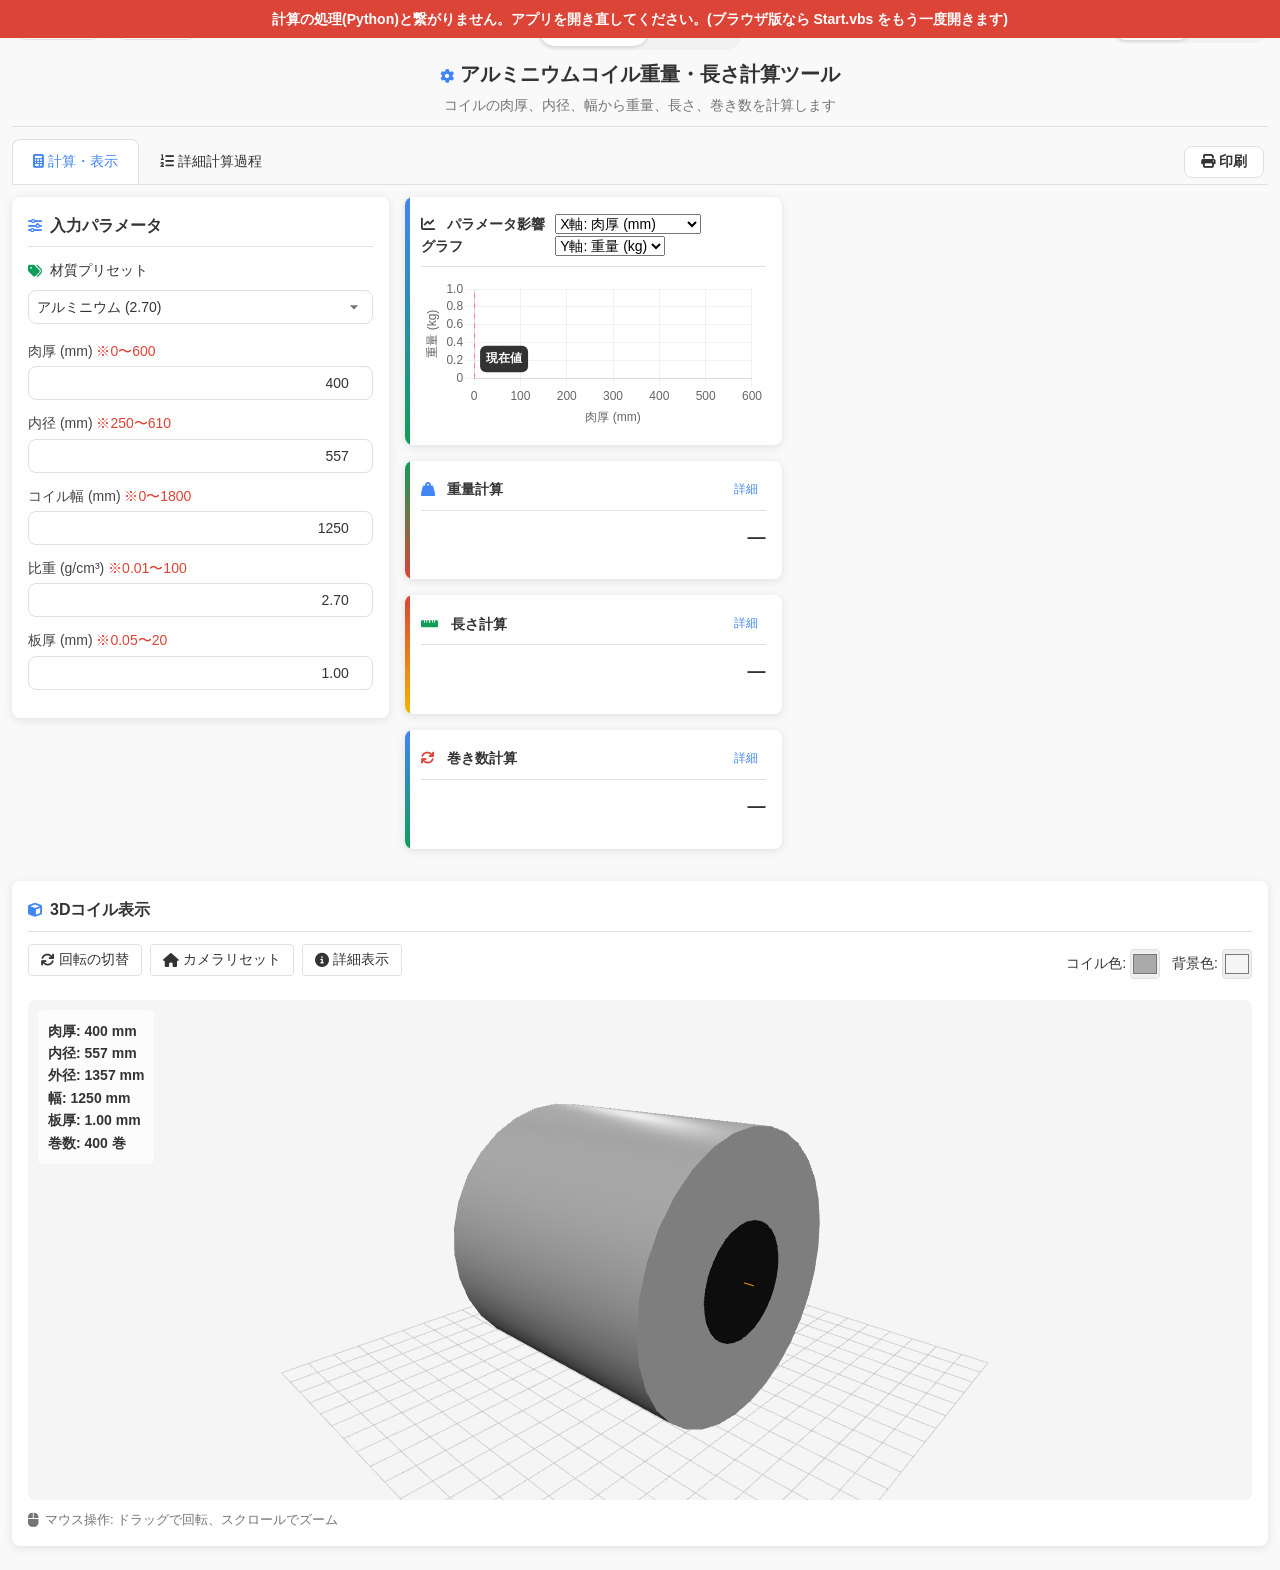
==== commit 75ca29a6: "版の表示と、画面の写真入りの操作説明書を追加(v1.1.0) - 版: 画面の左上に「v1.1.0 デスクトップ版 / ブラウザ版」。押すとアプリ・外枠(Rust)・   計算(Python)の版と動" ====
--- a/app/static/index.html
+++ b/app/static/index.html
@@ -23,10 +23,25 @@
 </head>
 <body>
     <div class="container">
-        <!-- ブラウザ版だけの「終了」(デスクトップ版は窓の × で閉じる。app-shell.js が出す) -->
-        <button type="button" id="app-quit" class="app-quit" hidden title="ブラウザ版を終了します">
-            <i class="fas fa-power-off"></i>終了
-        </button>
+        <!-- 左上: 版・操作説明書・(ブラウザ版だけ)終了。中身は app-shell.js が入れる -->
+        <div class="app-tools" role="group" aria-label="ツールの情報と操作">
+            <button type="button" id="app-version" class="app-chip" aria-expanded="false"
+                    aria-controls="app-version-panel" title="版の詳細を見ます">
+                <i class="fas fa-tag"></i><span id="app-version-text">版を確認中…</span>
+            </button>
+            <button type="button" id="app-help" class="app-chip" title="いま見ている形状の操作説明書を開きます">
+                <i class="fas fa-book"></i>操作説明
+            </button>
+            <!-- ブラウザ版だけの「終了」(デスクトップ版は窓の × で閉じる) -->
+            <button type="button" id="app-quit" class="app-chip app-quit" hidden title="ブラウザ版を終了します">
+                <i class="fas fa-power-off"></i>終了
+            </button>
+            <div id="app-version-panel" class="app-version-panel" role="dialog" aria-label="版の詳細" hidden>
+                <h2 class="app-version-panel__title">版の詳細</h2>
+                <dl id="app-version-list"></dl>
+                <p class="app-version-panel__note">不具合を知らせるときは、この画面の版を一緒に伝えてください。</p>
+            </div>
+        </div>
 
         <!-- 背景の切替(この PC のブラウザに覚える。まだ選んでいなければ Windows の設定に従う) -->
         <div class="theme-switch" role="group" aria-label="背景">
--- a/app/static/coil/app-shell.css
+++ b/app/static/coil/app-shell.css
@@ -3,15 +3,22 @@
   色は aluminum-coil-calculator.css / coil-theme.css の変数をそのまま使う(ダークも効く)
 */
 
-/* ブラウザ版だけの「終了」(左上。右上は背景の切替) */
-.app-quit {
+/* 左上の部品(版・操作説明・ブラウザ版の終了)。右上は背景の切替、真ん中は形状の切替 */
+.app-tools {
     position: absolute;
     top: 12px;
     left: 12px;
-    z-index: 5;
+    z-index: 6;
+    display: flex;
+    flex-wrap: wrap;
+    gap: 6px;
+    max-width: calc(50% - 130px);   /* 真ん中の形状の切替にかからない */
+}
+
+.app-chip {
     display: inline-flex;
     align-items: center;
-    gap: 4px;
+    gap: 5px;
     padding: 4px 12px;
     border: 1px solid var(--medium-gray);
     border-radius: 999px;
@@ -20,11 +27,23 @@
     font-size: 12px;
     font-weight: 600;
     cursor: pointer;
+    white-space: nowrap;
     transition: var(--transition);
 }
 
-.app-quit i {
+.app-chip i {
     font-size: 12px;
+}
+
+.app-chip:hover,
+.app-chip[aria-expanded="true"] {
+    color: var(--primary-color);
+    border-color: var(--primary-color);
+}
+
+.app-chip:focus-visible {
+    outline: 2px solid var(--primary-color);
+    outline-offset: 2px;
 }
 
 .app-quit:hover {
@@ -32,13 +51,52 @@
     border-color: var(--accent-color);
 }
 
-.app-quit:focus-visible {
-    outline: 2px solid var(--primary-color);
-    outline-offset: 2px;
+.app-chip[hidden] {
+    display: none;
 }
 
-.app-quit[hidden] {
-    display: none;
+/* 版の詳細(版を押すと出る) */
+.app-version-panel {
+    position: absolute;
+    top: calc(100% + 6px);
+    left: 0;
+    width: 400px;
+    max-width: calc(100vw - 24px);
+    padding: 12px 16px;
+    background: var(--surface);
+    color: var(--text);
+    border: 1px solid var(--medium-gray);
+    border-radius: var(--border-radius);
+    box-shadow: var(--shadow);
+}
+
+.app-version-panel__title {
+    font-size: 13px;
+    margin-bottom: 6px;
+}
+
+.app-version-panel dl {
+    display: grid;
+    grid-template-columns: auto 1fr;
+    gap: 4px 12px;
+    font-size: 12px;
+}
+
+.app-version-panel dt {
+    color: var(--dark-gray);
+    white-space: nowrap;
+}
+
+.app-version-panel dd {
+    margin: 0;
+    font-variant-numeric: tabular-nums;
+    overflow-wrap: anywhere;
+}
+
+.app-version-panel__note {
+    margin-top: 8px;
+    font-size: 11px;
+    color: var(--dark-gray);
 }
 
 /* 計算の処理(Python)と繋がらないときの帯。色だけでなく文で知らせる */
@@ -76,7 +134,7 @@
 }
 
 @media print {
-    .app-quit,
+    .app-tools,
     .app-banner {
         display: none !important;
     }
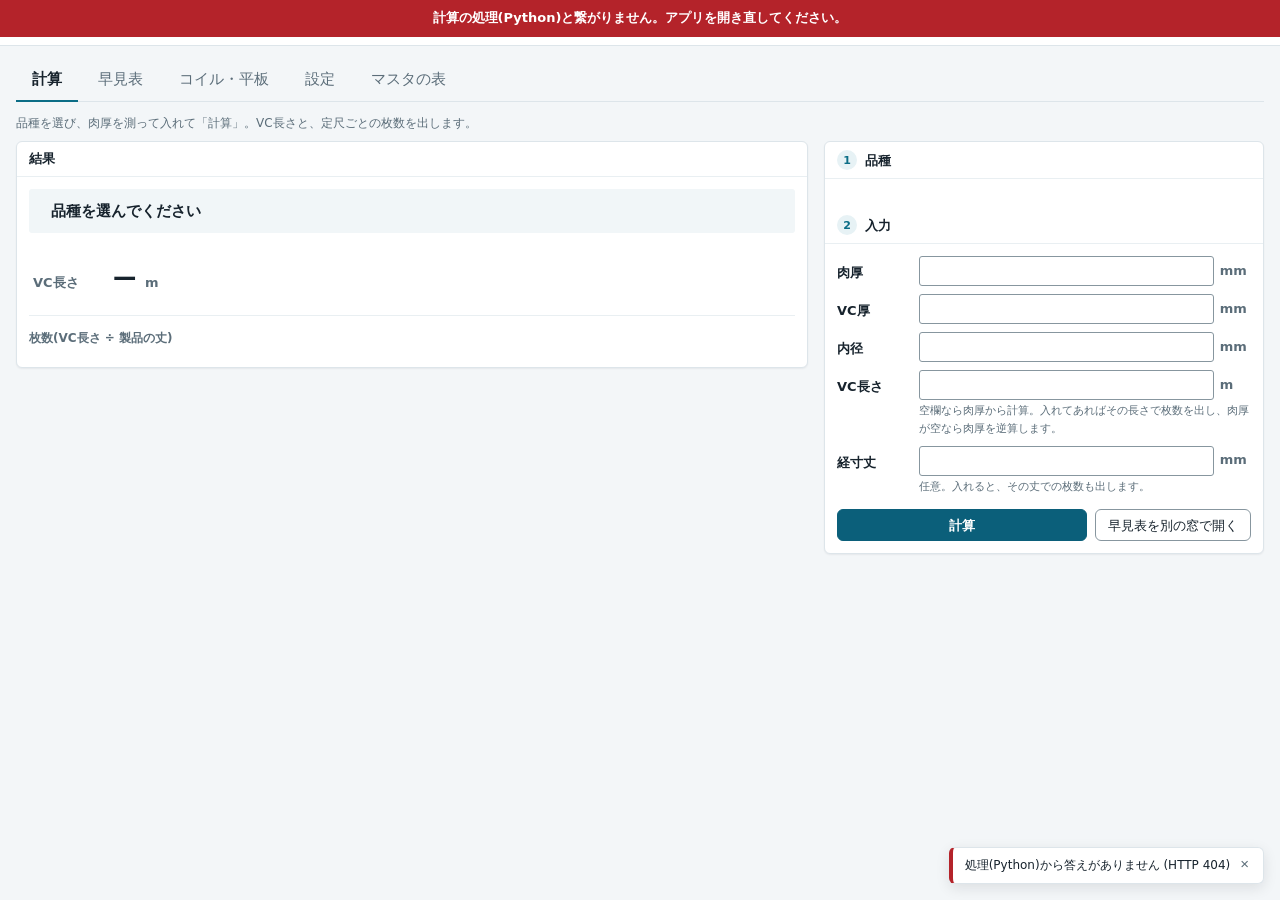
==== commit 1843dd57: "VC長さ計算を一緒に移植し、コイル・平板とセットの1つの画面に(v2.0.0) 日報管理ツールの「VC長さ計算」の面をまるごと移植: - 計算(VC長さ・定尺ごとの枚数・逆算・図と計算の経過)・早見表" ====
--- a/app/static/index.html
+++ b/app/static/index.html
@@ -1,682 +1,447 @@
 <!DOCTYPE html>
 <html lang="ja">
 <head>
-    <meta charset="UTF-8">
-    <meta name="viewport" content="width=device-width, initial-scale=1.0">
-    <title>コイル・平板 重量計算ツール</title>
-    <!-- ライブラリはアプリに同梱(ラインPCはインターネットに出られないため。app/static/vendor/) -->
-    <link rel="stylesheet" href="vendor/fontawesome/css/all.min.css">
-    <link rel="stylesheet" href="coil/aluminum-coil-calculator.css">
-    <link rel="stylesheet" href="coil/plate-calculator.css">
-    <link rel="stylesheet" href="coil/print-sheet.css">
-    <link rel="stylesheet" href="coil/coil-theme.css">
-    <link rel="stylesheet" href="coil/coil-fit.css">
-    <link rel="stylesheet" href="coil/app-shell.css">
-    <script src="vendor/three/three.min.js"></script>
-    <script src="vendor/three/OrbitControls.js"></script>
-    <script src="vendor/chartjs/chart.min.js"></script>
-    <script src="vendor/chartjs/chartjs-plugin-annotation.min.js"></script>
-    <!-- 背景(ライト/ダーク)は本文を描く前に決める(白く光ってから暗くならないように) -->
-    <script src="coil/coil-theme.js"></script>
-    <!-- 計算の処理(Python)とのやりとり。計算機より先に読む -->
-    <script src="coil/app-shell.js"></script>
+<meta charset="UTF-8">
+<meta name="viewport" content="width=device-width, initial-scale=1.0">
+<title>VC長さ・コイル平板 計算ツール</title>
+<!--
+  外の枠 ── VC長さ計算(日報管理ツールの「VC長さ計算」の移植)とコイル・平板を1つの画面に
+
+    面        計算 / 早見表 / コイル・平板 / 設定 / マスタの表(並びは coilcalc/vc/view.py の TABS と同じ)
+    見出し    版・操作説明・(ブラウザ版だけ)終了・背景(coil/app-shell.js・coil/coil-theme.js を共用)
+    コイル・平板は coil/index.html を枠(iframe)で載せる。開いたときに読み込む(3D とグラフは大きい)
+
+  ?window=quick&tab=quick … 早見表だけの窓(見出しも面の札も出さない)
+  判断はサーバ(coilcalc/vc_api.py)。画面は欄の文字を送り、返ってきたものを描くだけ(vc/vc.js)。
+-->
+<link rel="stylesheet" href="vendor/fontawesome/css/all.min.css">
+<link rel="stylesheet" href="vc/vc.css">
+<!-- 背景(ライト/ダーク)は本文を描く前に決める。コイル・平板の枠と同じ所に覚える -->
+<script src="coil/coil-theme.js"></script>
+<!-- 版・操作説明・終了・繋がらないときの帯(コイル・平板と共用) -->
+<script src="coil/app-shell.js"></script>
+<script type="module" src="vc/main.js"></script>
 </head>
 <body>
-    <div class="container">
-        <!-- 左上: 版・操作説明書・(ブラウザ版だけ)終了。中身は app-shell.js が入れる -->
-        <div class="app-tools" role="group" aria-label="ツールの情報と操作">
-            <button type="button" id="app-version" class="app-chip" aria-expanded="false"
-                    aria-controls="app-version-panel" title="版の詳細を見ます">
-                <i class="fas fa-tag"></i><span id="app-version-text">版を確認中…</span>
-            </button>
-            <button type="button" id="app-help" class="app-chip" title="いま見ている形状の操作説明書を開きます">
-                <i class="fas fa-book"></i>操作説明
-            </button>
-            <!-- ブラウザ版だけの「終了」(デスクトップ版は窓の × で閉じる) -->
-            <button type="button" id="app-quit" class="app-chip app-quit" hidden title="ブラウザ版を終了します">
-                <i class="fas fa-power-off"></i>終了
-            </button>
-            <div id="app-version-panel" class="app-version-panel" role="dialog" aria-label="版の詳細" hidden>
-                <h2 class="app-version-panel__title">版の詳細</h2>
-                <dl id="app-version-list"></dl>
-                <p class="app-version-panel__note">不具合を知らせるときは、この画面の版を一緒に伝えてください。</p>
+<header class="vc-top">
+  <div class="vc-top__title">
+    <b>VC長さ・コイル平板 計算ツール</b>
+    <span class="lead">VCフィルムの残り長さ・枚数・早見表 / コイル・平板の重量</span>
+  </div>
+  <div class="app-tools" role="group" aria-label="ツールの情報と操作">
+    <button type="button" id="app-version" class="app-chip" aria-expanded="false"
+            aria-controls="app-version-panel" title="版の詳細を見ます">
+      <i class="fas fa-tag"></i><span id="app-version-text">版を確認中…</span>
+    </button>
+    <button type="button" id="app-help" class="app-chip" title="いま見ている面の操作説明書を開きます">
+      <i class="fas fa-book"></i>操作説明
+    </button>
+    <!-- ブラウザ版だけの「終了」(デスクトップ版は窓の × で閉じる。どちらも同じ確かめを通る) -->
+    <button type="button" id="app-quit" class="app-chip app-quit" hidden title="ブラウザ版を終了します">
+      <i class="fas fa-power-off"></i>終了
+    </button>
+    <div id="app-version-panel" class="app-version-panel" role="dialog" aria-label="版の詳細" hidden>
+      <h2 class="app-version-panel__title">版の詳細</h2>
+      <dl id="app-version-list"></dl>
+      <p class="app-version-panel__note">不具合を知らせるときは、この画面の版を一緒に伝えてください。</p>
+    </div>
+  </div>
+  <div class="theme-switch" role="group" aria-label="背景">
+    <button type="button" class="theme-btn" data-theme-choice="light" aria-pressed="false" title="明るい背景にする">
+      <i class="fas fa-sun"></i>ライト
+    </button>
+    <button type="button" class="theme-btn" data-theme-choice="dark" aria-pressed="false" title="暗い背景にする">
+      <i class="fas fa-moon"></i>ダーク
+    </button>
+  </div>
+</header>
+
+<main class="work">
+<div class="msg msg--warn" id="vc-master-note" hidden></div>
+
+<div class="tabs" data-tabs="vc" id="vcTabs">
+  <div class="tabs__bar" role="tablist" aria-label="面">
+    <button class="tab" type="button" role="tab" data-key="calc" data-default="1"
+            id="tab-calc" aria-controls="panel-calc" aria-selected="false" title="肉厚から VC長さと、定尺ごとの枚数を出す">
+      <span class="tab__label">計算</span>
+    </button>
+    <button class="tab" type="button" role="tab" data-key="quick"
+            id="tab-quick" aria-controls="panel-quick" aria-selected="false" title="肉厚 → 長さの表(計算と同じ式)。印刷できる">
+      <span class="tab__label">早見表</span>
+    </button>
+    <button class="tab" type="button" role="tab" data-key="coil"
+            id="tab-coil" aria-controls="panel-coil" aria-selected="false" title="コイル・平板の重量・長さ(3D・グラフ・計算書)">
+      <span class="tab__label">コイル・平板</span>
+    </button>
+    <button class="tab" type="button" role="tab" data-key="settings"
+            id="tab-settings" aria-controls="panel-settings" aria-selected="false" title="マスタの置き場所・早見表のマスをまとめて作る(管理者)">
+      <span class="tab__label">設定</span>
+    </button>
+    <button class="tab" type="button" role="tab" data-key="master"
+            id="tab-master" aria-controls="panel-master" aria-selected="false" title="VC計算マスタの表を見る・1行ずつ直す(管理者)">
+      <span class="tab__label">マスタの表</span>
+    </button>
+  </div>
+
+  <div class="tabs__panels">
+
+  <!-- ==============================================================
+     計算(VBA `UFVC計算`)── 左に結果、右に操作(作業の順)
+     ============================================================== -->
+  <section class="tabpanel" data-panel="calc" id="panel-calc" role="tabpanel"
+           aria-labelledby="tab-calc" >
+    <p class="lead">品種を選び、肉厚を測って入れて「計算」。VC長さと、定尺ごとの枚数を出します。</p>
+    <div class="vc-calc">
+      <section class="vc-card vc-result" aria-labelledby="vc-result-title">
+        <header>
+          <h2 id="vc-result-title">結果</h2>
+          <span class="badge badge--todo" id="vc-result-state" hidden></span>
+        </header>
+        <div class="vc-pad">
+          <div class="vc-picked">
+            <span class="vc-picked__vendor" id="vc-picked-vendor"></span>
+            <b class="vc-picked__name" id="vc-picked-name">品種を選んでください</b>
+            <span class="vc-picked__spec" id="vc-picked-spec"></span>
+          </div>
+
+          <div class="vc-hero">
+            <span class="vc-hero__label">VC長さ</span>
+            <output class="vc-hero__value" id="vc-out-length" for="vc-vclen">—</output>
+            <span class="vc-hero__unit">m</span>
+          </div>
+
+          <h3 class="vc-sub">枚数(VC長さ ÷ 製品の丈)</h3>
+          <div class="vc-counts" id="vc-counts"></div>
+
+          <div class="msg msg--error" id="vc-calc-error" hidden></div>
+          <ul class="vc-notes" id="vc-notes" hidden></ul>
+          <section class="vc-explain" id="vc-explain" hidden aria-labelledby="vc-explain-title">
+            <h3 class="vc-sub" id="vc-explain-title">図と計算の経過
+              <span class="lead">段にカーソルを当てると、図のその部分が光ります</span></h3>
+            <div class="vc-explain__grid">
+              <figure class="vc-roll" id="vc-roll"></figure>
+              <ol class="vc-steps" id="vc-steps"></ol>
             </div>
-        </div>
-
-        <!-- 背景の切替(この PC のブラウザに覚える。まだ選んでいなければ Windows の設定に従う) -->
-        <div class="theme-switch" role="group" aria-label="背景">
-            <button type="button" class="theme-btn" data-theme-choice="light" aria-pressed="false" title="明るい背景にする">
-                <i class="fas fa-sun"></i>ライト
-            </button>
-            <button type="button" class="theme-btn" data-theme-choice="dark" aria-pressed="false" title="暗い背景にする">
-                <i class="fas fa-moon"></i>ダーク
-            </button>
-        </div>
-
-        <!-- 形状の切替(コイル / 平板)。平板はコイルと同じ仕組み(入力・3D・グラフ・詳細計算過程・詳細) -->
-        <div class="shape-switch" role="tablist" aria-label="形状">
-            <button type="button" class="shape-btn active" role="tab" aria-selected="true" data-shape="coil">
-                <i class="fas fa-toilet-paper"></i> コイル
-            </button>
-            <button type="button" class="shape-btn" role="tab" aria-selected="false" data-shape="plate">
-                <i class="fas fa-square"></i> 平板
-            </button>
-        </div>
-
-        <div id="coil-section" class="shape-section">
+          </section>
+        </div>
+      </section>
+
+      <section class="vc-card vc-ops" aria-labelledby="vc-ops-title">
         <header>
-            <h1><i class="fas fa-cog text-primary"></i> アルミニウムコイル重量・長さ計算ツール</h1>
-            <p>コイルの肉厚、内径、幅から重量、長さ、巻き数を計算します</p>
+          <span class="vc-step-no" aria-hidden="true">1</span>
+          <h2 id="vc-ops-title">品種</h2>
+          <span class="lead" id="vc-product-count"></span>
         </header>
-
-        <div class="tab-container">
-            <div class="tabs">
-                <div class="tab active" data-tab="main-tab">
-                    <i class="fas fa-calculator"></i> 計算・表示
-                </div>
-                <div class="tab" data-tab="details-tab">
-                    <i class="fas fa-list-ol"></i> 詳細計算過程
-                </div>
-                <button type="button" class="print-btn" data-print="coil" id="coil-print">
-                    <i class="fas fa-print"></i> 印刷
-                </button>
+        <div class="vc-pad">
+          <div class="vc-products" id="vc-products" role="group" aria-label="品種"></div>
+          <div class="vc-insides" id="vc-insides" hidden>
+            <span class="vc-insides__label">内径(紙管の外径)を選ぶ</span>
+            <div class="vc-seg" id="vc-inside-choices" role="radiogroup" aria-label="内径"></div>
+          </div>
+        </div>
+
+        <header>
+          <span class="vc-step-no" aria-hidden="true">2</span>
+          <h2>入力</h2>
+        </header>
+        <div class="vc-pad">
+          <form class="vc-fields" id="vc-form" autocomplete="off" novalidate>
+            <label for="vc-coatu">肉厚</label>
+            <div class="vc-field"><input id="vc-coatu" type="text" name="coatu" inputmode="decimal" spellcheck="false"><span class="vc-unit">mm</span>
+              <small class="vc-err" id="vc-err-coatu" hidden></small></div>
+
+            <label for="vc-vcatu">VC厚</label>
+            <div class="vc-field"><input id="vc-vcatu" type="text" name="vcatu" inputmode="decimal" spellcheck="false"><span class="vc-unit">mm</span>
+              <small class="vc-err" id="vc-err-vcatu" hidden></small></div>
+
+            <label for="vc-inside">内径</label>
+            <div class="vc-field"><input id="vc-inside" type="text" name="inside" inputmode="decimal" spellcheck="false"><span class="vc-unit">mm</span>
+              <small class="vc-err" id="vc-err-inside" hidden></small></div>
+
+            <label for="vc-vclen">VC長さ</label>
+            <div class="vc-field"><input id="vc-vclen" type="text" name="vclen" inputmode="decimal" spellcheck="false"><span class="vc-unit">m</span>
+              <small class="vc-hint" id="vc-hint-vclen">空欄なら肉厚から計算。入れてあればその長さで枚数を出し、肉厚が空なら肉厚を逆算します。</small>
+              <small class="vc-err" id="vc-err-vclen" hidden></small></div>
+
+            <label for="vc-prolen">経寸丈</label>
+            <div class="vc-field"><input id="vc-prolen" type="text" name="prolen" inputmode="decimal" spellcheck="false"><span class="vc-unit">mm</span>
+              <small class="vc-hint">任意。入れると、その丈での枚数も出します。</small></div>
+
+            <div class="vc-go">
+              <button class="btn btn--primary btn--lg" type="submit" id="vc-run">計算</button>
+              <button class="btn" type="button" id="vc-open-quick">早見表を別の窓で開く</button>
             </div>
-
-            <!-- メイン計算タブ -->
-            <div id="main-tab" class="tab-content active">
-                <div class="content">
-                    <!-- 入力パラメータ -->
-                    <div class="right-content">
-                        <section class="input-panel">
-                            <h2 class="panel-title"><i class="fas fa-sliders-h"></i> 入力パラメータ</h2>
-
-                            <div class="material-presets">
-                                <div class="preset-title"><i class="fas fa-tags"></i> 材質プリセット</div>
-                                <div class="preset-select-container">
-                                    <select id="material-preset" class="form-control">
-                                        <option value="aluminum" data-gravity="2.70" data-color="#AAAAAA">アルミニウム (2.70)</option>
-                                        <option value="steel" data-gravity="7.87" data-color="#71797E">鉄 (7.87)</option>
-                                        <option value="copper" data-gravity="8.96" data-color="#B87333">銅 (8.96)</option>
-                                        <option value="stainless" data-gravity="7.93" data-color="#C0C0C0">ステンレス (7.93)</option>
-                                    </select>
-                                </div>
-                            </div>
-
-                            <div class="form-group">
-                                <label for="thickness">肉厚 (mm) <span class="text-accent">※0〜600</span></label>
-                                <input type="number" id="thickness" class="form-control" value="400" min="0" max="600" step="1">
-                                <div id="thickness-error" class="error-message" style="display: none;">0〜600の範囲で入力してください</div>
-                            </div>
-
-                            <div class="form-group">
-                                <label for="inner-diameter">内径 (mm) <span class="text-accent">※250〜610</span></label>
-                                <input type="number" id="inner-diameter" class="form-control" value="557" min="250" max="610" step="1">
-                                <div id="inner-diameter-error" class="error-message" style="display: none;">250〜610の範囲で入力してください</div>
-                            </div>
-
-                            <div class="form-group">
-                                <label for="coil-width">コイル幅 (mm) <span class="text-accent">※0〜1800</span></label>
-                                <input type="number" id="coil-width" class="form-control" value="1250" min="0" max="1800" step="1">
-                                <div id="coil-width-error" class="error-message" style="display: none;">0〜1800の範囲で入力してください</div>
-                            </div>
-
-                            <div class="form-group">
-                                <label for="specific-gravity">比重 (g/cm³) <span class="text-accent">※0.01〜100</span></label>
-                                <input type="number" id="specific-gravity" class="form-control" value="2.70" min="0.01" max="100" step="0.01">
-                                <div id="specific-gravity-error" class="error-message" style="display: none;">0.01〜100の範囲で入力してください</div>
-                            </div>
-
-                            <div class="form-group">
-                                <label for="plate-thickness">板厚 (mm) <span class="text-accent">※0.05〜20</span></label>
-                                <input type="number" id="plate-thickness" class="form-control" value="1.00" min="0.05" max="20" step="0.01">
-                                <div id="plate-thickness-error" class="error-message" style="display: none;">0.05〜20の範囲で入力してください</div>
-                            </div>
-                        </section>
-                    </div>
-                    
-                    <!-- 視覚表示パネル -->
-                    <section class="visual-panel">
-                        <h2 class="panel-title"><i class="fas fa-cube"></i> 3Dコイル表示</h2>
-                        
-                        <div class="controls-container">
-                            <div class="control-buttons">
-                                <button id="toggle-rotation" class="control-btn">
-                                    <i class="fas fa-sync"></i> 回転の切替
-                                </button>
-                                <button id="reset-camera" class="control-btn">
-                                    <i class="fas fa-home"></i> カメラリセット
-                                </button>
-                                <button id="toggle-details" class="control-btn">
-                                    <i class="fas fa-info-circle"></i> 詳細表示
-                                </button>
-                            </div>
-                            
-                            <div class="color-controls">
-                                <div class="color-option">
-                                    <label for="coil-color">コイル色:</label>
-                                    <input type="color" id="coil-color" value="#aaaaaa">
-                                </div>
-                                <div class="color-option">
-                                    <label for="bg-color">背景色:</label>
-                                    <input type="color" id="bg-color" value="#f5f5f5">
-                                </div>
-                            </div>
-                        </div>
-                        
-                        <div id="3d-container" class="model-container"></div>
-                        
-                        <div class="tip-container">
-                            <p class="tip">
-                                <i class="fas fa-mouse"></i> マウス操作: ドラッグで回転、スクロールでズーム
-                            </p>
-                        </div>
-                    </section>
-                    
-                    <!-- 計算結果カード -->
-                    <div class="card-area">
-                        <div class="results">
-
-
-
-    <!-- グラフカード (新規追加) -->
-    <div class="result-card graph-card fade-in">
-        <h3 class="result-title graph-title">
-            <div><i class="fas fa-chart-line"></i> パラメータ影響グラフ</div>
-            <div class="graph-controls">
-                <select id="x-axis-param" class="graph-select">
-                    <option value="thickness">X軸: 肉厚 (mm)</option>
-                    <option value="inner-diameter">X軸: 内径 (mm)</option>
-                    <option value="coil-width">X軸: コイル幅 (mm)</option>
-                    <option value="plate-thickness">X軸: 板厚 (mm)</option>
-                </select>
-                <select id="y-axis-result" class="graph-select">
-                    <option value="weight">Y軸: 重量 (kg)</option>
-                    <option value="length">Y軸: 長さ (m)</option>
-                    <option value="windings">Y軸: 巻き数</option>
-                </select>
-            </div>
-        </h3>
-        <div class="chart-container">
-            <canvas id="parameter-chart"></canvas>
-        </div>
+          </form>
+        </div>
+      </section>
     </div>
-
-
-
-
-
-                            <!-- 重量計算結果 -->
-                            <div class="result-card fade-in">
-                                <h3 class="result-title weight-title">
-                                    <div><i class="fas fa-weight-hanging"></i> 重量計算</div>
-                                    <button class="details-btn" data-modal="weight-modal">詳細</button>
-                                </h3>
-                                <div class="result-value" id="weight-result">—</div>
-                            </div>
-
-                            <!-- 長さ計算結果 -->
-                            <div class="result-card fade-in">
-                                <h3 class="result-title length-title">
-                                    <div><i class="fas fa-ruler-horizontal"></i> 長さ計算</div>
-                                    <button class="details-btn" data-modal="length-modal">詳細</button>
-                                </h3>
-                                <div class="result-value" id="length-result">—</div>
-                            </div>
-
-                            <!-- 巻き数計算結果 -->
-                            <div class="result-card fade-in">
-                                <h3 class="result-title windings-title">
-                                    <div><i class="fas fa-sync"></i> 巻き数計算</div>
-                                    <button class="details-btn" data-modal="windings-modal">詳細</button>
-                                </h3>
-                                <div class="result-value" id="windings-result">—</div>
-                            </div>
-                        </div>
-                    </div>
-                </div>
-            </div>
-
-            <!-- 詳細計算過程タブ -->
-            <div id="details-tab" class="tab-content">
-                <div class="calculation-details">
-                    <!-- 基本寸法計算 -->
-                    <div class="detail-card">
-                        <h3 class="details-title"><i class="fas fa-ruler-combined"></i> 基本寸法計算</h3>
-                        <div class="calculation-formula" id="dimensions-detailed"></div>
-                    </div>
-
-                    <!-- 体積計算 -->
-                    <div class="detail-card">
-                        <h3 class="details-title"><i class="fas fa-cube"></i> 体積計算</h3>
-                        <div class="calculation-formula" id="volume-detailed"></div>
-                    </div>
-
-                    <!-- 重量計算 -->
-                    <div class="detail-card">
-                        <h3 class="details-title"><i class="fas fa-weight-hanging"></i> 重量計算</h3>
-                        <div class="calculation-formula" id="weight-detailed"></div>
-                    </div>
-
-                    <!-- 長さ計算 -->
-                    <div class="detail-card">
-                        <h3 class="details-title"><i class="fas fa-ruler-horizontal"></i> 長さ計算</h3>
-                        <div class="calculation-formula" id="length-detailed"></div>
-                    </div>
-
-                    <!-- 巻き数計算 -->
-                    <div class="detail-card">
-                        <h3 class="details-title"><i class="fas fa-sync"></i> 巻き数計算</h3>
-                        <div class="calculation-formula" id="windings-detailed"></div>
-                    </div>
-                </div>
-            </div>
-        </div>
-        </div><!-- /coil-section -->
-
-        <!-- 平板(コイルと同じ仕組み。id は plate- で始める) -->
-        <div id="plate-section" class="shape-section" hidden>
-        <header>
-            <h1><i class="fas fa-square text-primary"></i> 平板重量計算ツール</h1>
-            <p>平板の寸法 A・B と板厚から、面積・体積・重量を計算します</p>
-        </header>
-
-        <div class="tab-container">
-            <div class="tabs">
-                <div class="ptab active" data-ptab="plate-main-tab">
-                    <i class="fas fa-calculator"></i> 計算・表示
-                </div>
-                <div class="ptab" data-ptab="plate-details-tab">
-                    <i class="fas fa-list-ol"></i> 詳細計算過程
-                </div>
-                <button type="button" class="print-btn" data-print="plate" id="plate-print">
-                    <i class="fas fa-print"></i> 印刷
-                </button>
-            </div>
-
-            <!-- メイン計算タブ -->
-            <div id="plate-main-tab" class="ptab-content active">
-                <div class="content">
-                    <!-- 入力パラメータ -->
-                    <div class="right-content">
-                        <section class="input-panel">
-                            <h2 class="panel-title"><i class="fas fa-sliders-h"></i> 入力パラメータ</h2>
-
-                            <div class="material-presets">
-                                <div class="preset-title"><i class="fas fa-tags"></i> 材質プリセット</div>
-                                <div class="preset-select-container">
-                                    <select id="plate-material-preset" class="form-control">
-                                        <option value="aluminum" data-gravity="2.70" data-color="#AAAAAA">アルミニウム (2.70)</option>
-                                        <option value="steel" data-gravity="7.87" data-color="#71797E">鉄 (7.87)</option>
-                                        <option value="copper" data-gravity="8.96" data-color="#B87333">銅 (8.96)</option>
-                                        <option value="stainless" data-gravity="7.93" data-color="#C0C0C0">ステンレス (7.93)</option>
-                                    </select>
-                                </div>
-                            </div>
-
-                            <div class="plate-figure" aria-hidden="true">
-                                <svg viewBox="0 0 220 96" class="plate-figure__svg">
-                                    <polygon points="20,70 70,40 200,40 150,70" class="pf-top"/>
-                                    <polygon points="20,70 150,70 150,78 20,78" class="pf-front"/>
-                                    <polygon points="150,70 200,40 200,48 150,78" class="pf-side"/>
-                                    <line x1="12" y1="62" x2="62" y2="32" class="pf-dim"/>
-                                    <line x1="70" y1="30" x2="200" y2="30" class="pf-dim"/>
-                                    <line x1="208" y1="40" x2="208" y2="48" class="pf-dim"/>
-                                    <rect x="20" y="30" width="18" height="15" class="pf-tag pf-tag--a"/>
-                                    <text x="29" y="41.5" class="pf-label">A</text>
-                                    <rect x="126" y="15" width="18" height="15" class="pf-tag pf-tag--b"/>
-                                    <text x="135" y="26.5" class="pf-label">B</text>
-                                    <rect x="172" y="76" width="34" height="15" class="pf-tag pf-tag--t"/>
-                                    <text x="189" y="87.5" class="pf-label">板厚</text>
-                                </svg>
-                            </div>
-
-                            <div class="form-group">
-                                <label for="plate-a">A (mm) <span class="text-accent">※0〜3000</span></label>
-                                <input type="number" id="plate-a" class="form-control" value="1000" min="0" max="3000" step="1">
-                                <div id="plate-a-error" class="error-message" style="display: none;">0〜3000の範囲で入力してください</div>
-                            </div>
-
-                            <div class="form-group">
-                                <label for="plate-b">B (mm) <span class="text-accent">※0〜10000</span></label>
-                                <input type="number" id="plate-b" class="form-control" value="2000" min="0" max="10000" step="1">
-                                <div id="plate-b-error" class="error-message" style="display: none;">0〜10000の範囲で入力してください</div>
-                            </div>
-
-                            <div class="form-group">
-                                <label for="plate-t">板厚 (mm) <span class="text-accent">※0.05〜1000</span></label>
-                                <input type="number" id="plate-t" class="form-control" value="1.00" min="0.05" max="1000" step="0.01">
-                                <div id="plate-t-error" class="error-message" style="display: none;">0.05〜1000の範囲で入力してください</div>
-                            </div>
-
-                            <div class="form-group">
-                                <label for="plate-specific-gravity">比重 (g/cm³) <span class="text-accent">※0.01〜100</span></label>
-                                <input type="number" id="plate-specific-gravity" class="form-control" value="2.70" min="0.01" max="100" step="0.01">
-                                <div id="plate-specific-gravity-error" class="error-message" style="display: none;">0.01〜100の範囲で入力してください</div>
-                            </div>
-                        </section>
-                    </div>
-
-                    <!-- 視覚表示パネル -->
-                    <section class="visual-panel">
-                        <h2 class="panel-title"><i class="fas fa-cube"></i> 3D平板表示</h2>
-
-                        <div class="controls-container">
-                            <div class="control-buttons">
-                                <button id="plate-toggle-rotation" class="control-btn">
-                                    <i class="fas fa-sync"></i> 回転の切替
-                                </button>
-                                <button id="plate-reset-camera" class="control-btn">
-                                    <i class="fas fa-home"></i> カメラリセット
-                                </button>
-                                <button id="plate-toggle-details" class="control-btn">
-                                    <i class="fas fa-info-circle"></i> 詳細表示
-                                </button>
-                            </div>
-
-                            <div class="color-controls">
-                                <div class="color-option">
-                                    <label for="plate-color">平板色:</label>
-                                    <input type="color" id="plate-color" value="#aaaaaa">
-                                </div>
-                                <div class="color-option">
-                                    <label for="plate-bg-color">背景色:</label>
-                                    <input type="color" id="plate-bg-color" value="#f5f5f5">
-                                </div>
-                            </div>
-                        </div>
-
-                        <div id="plate-3d-container" class="model-container"></div>
-
-                        <div class="tip-container">
-                            <p class="tip">
-                                <i class="fas fa-mouse"></i> マウス操作: ドラッグで回転、スクロールでズーム
-                                <span id="plate-exaggerated-note" class="plate-note" hidden>(板厚は見やすいように厚く描いています)</span>
-                            </p>
-                        </div>
-                    </section>
-
-                    <!-- 計算結果カード -->
-                    <div class="card-area">
-                        <div class="results">
-                            <!-- グラフカード -->
-                            <div class="result-card graph-card fade-in">
-                                <h3 class="result-title graph-title">
-                                    <div><i class="fas fa-chart-line"></i> パラメータ影響グラフ</div>
-                                    <div class="graph-controls">
-                                        <select id="plate-x-axis-param" class="graph-select">
-                                            <option value="a">X軸: A (mm)</option>
-                                            <option value="b">X軸: B (mm)</option>
-                                            <option value="t">X軸: 板厚 (mm)</option>
-                                        </select>
-                                        <select id="plate-y-axis-result" class="graph-select">
-                                            <option value="weight">Y軸: 重量 (kg)</option>
-                                            <option value="area">Y軸: 面積 (m²)</option>
-                                            <option value="volume">Y軸: 体積 (cm³)</option>
-                                        </select>
-                                    </div>
-                                </h3>
-                                <div class="chart-container">
-                                    <canvas id="plate-parameter-chart"></canvas>
-                                </div>
-                            </div>
-
-                            <!-- 重量計算結果 -->
-                            <div class="result-card fade-in">
-                                <h3 class="result-title weight-title">
-                                    <div><i class="fas fa-weight-hanging"></i> 重量計算</div>
-                                    <button class="details-btn" data-modal="plate-weight-modal">詳細</button>
-                                </h3>
-                                <div class="result-value" id="plate-weight-result">—</div>
-                            </div>
-
-                            <!-- 面積計算結果 -->
-                            <div class="result-card fade-in">
-                                <h3 class="result-title area-title">
-                                    <div><i class="fas fa-vector-square"></i> 面積計算</div>
-                                    <button class="details-btn" data-modal="plate-area-modal">詳細</button>
-                                </h3>
-                                <div class="result-value" id="plate-area-result">—</div>
-                            </div>
-
-                            <!-- 体積計算結果 -->
-                            <div class="result-card fade-in">
-                                <h3 class="result-title volume-title">
-                                    <div><i class="fas fa-cube"></i> 体積計算</div>
-                                    <button class="details-btn" data-modal="plate-volume-modal">詳細</button>
-                                </h3>
-                                <div class="result-value" id="plate-volume-result">—</div>
-                            </div>
-                        </div>
-                    </div>
-                </div>
-            </div>
-
-            <!-- 詳細計算過程タブ -->
-            <div id="plate-details-tab" class="ptab-content">
-                <div class="calculation-details">
-                    <div class="detail-card">
-                        <h3 class="details-title"><i class="fas fa-vector-square"></i> 面積計算</h3>
-                        <div class="calculation-formula" id="plate-area-detailed"></div>
-                    </div>
-                    <div class="detail-card">
-                        <h3 class="details-title"><i class="fas fa-cube"></i> 体積計算</h3>
-                        <div class="calculation-formula" id="plate-volume-detailed"></div>
-                    </div>
-                    <div class="detail-card">
-                        <h3 class="details-title"><i class="fas fa-weight-hanging"></i> 重量計算</h3>
-                        <div class="calculation-formula" id="plate-weight-detailed"></div>
-                    </div>
-                </div>
-            </div>
-        </div>
-        </div><!-- /plate-section -->
+  </section>
+
+  <!-- ==============================================================
+     早見表(VBA `UFquick`)── 計算と同じ式から出す。A4 横で印刷
+     ============================================================== -->
+  <section class="tabpanel" data-panel="quick" id="panel-quick" role="tabpanel"
+           aria-labelledby="tab-quick" hidden>
+    <div class="row" style="justify-content:space-between;align-items:center">
+      <p class="lead" id="vc-quick-note">長さは VC品種 の VC厚 から式で出しています。</p>
+      <button class="btn" type="button" id="vc-print">印刷(A4 横)</button>
     </div>
-
-    <!-- モーダル：重量計算詳細 -->
-    <div id="weight-modal" class="modal" aria-hidden="true" role="dialog">
-        <div class="modal-content">
-            <div class="modal-header">
-                <h2 class="modal-title"><i class="fas fa-weight-hanging text-primary"></i> 重量計算詳細</h2>
-                <button class="modal-close" aria-label="閉じる">&times;</button>
-            </div>
-            <div class="modal-body">
-                <div class="calculation-section">
-                    <h3 class="calculation-title"><i class="fas fa-ruler-combined"></i> 寸法の計算</h3>
-                    <div class="calculation-formula">
-                        <div>大円柱半径 = (肉厚 × 2 + 内径) / 2</div>
-                        <div id="modal-large-radius"></div>
-                    </div>
-                    <div class="calculation-formula">
-                        <div>小円柱半径 = 内径 / 2</div>
-                        <div id="modal-small-radius"></div>
-                    </div>
-                </div>
-                <div class="calculation-section">
-                    <h3 class="calculation-title"><i class="fas fa-cube"></i> 体積の計算</h3>
-                    <div class="calculation-formula">
-                        <div>大円柱体積 = π × 大円柱半径² × コイル幅</div>
-                        <div id="modal-large-volume"></div>
-                    </div>
-                    <div class="calculation-formula">
-                        <div>小円柱体積 = π × 小円柱半径² × コイル幅</div>
-                        <div id="modal-small-volume"></div>
-                    </div>
-                    <div class="calculation-formula">
-                        <div>コイル体積 = 大円柱体積 - 小円柱体積</div>
-                        <div id="modal-coil-volume"></div>
-                    </div>
-                    <div class="calculation-formula">
-                        <div>コイル体積(cm³) = コイル体積(mm³) / 1000</div>
-                        <div id="modal-coil-volume-cm"></div>
-                    </div>
-                </div>
-                <div class="calculation-section">
-                    <h3 class="calculation-title"><i class="fas fa-balance-scale"></i> 重量の計算</h3>
-                    <div class="calculation-formula">
-                        <div>重量(g) = 体積(cm³) × 比重(g/cm³)</div>
-                        <div id="modal-weight-g"></div>
-                    </div>
-                    <div class="calculation-formula">
-                        <div>重量(kg) = 重量(g) / 1000</div>
-                        <div id="modal-weight-kg"></div>
-                    </div>
-                </div>
-            </div>
-        </div>
-    </div>
-
-    <!-- モーダル：長さ計算詳細 -->
-    <div id="length-modal" class="modal" aria-hidden="true" role="dialog">
-        <div class="modal-content">
-            <div class="modal-header">
-                <h2 class="modal-title"><i class="fas fa-ruler-horizontal text-secondary"></i> 長さ計算詳細</h2>
-                <button class="modal-close" aria-label="閉じる">&times;</button>
-            </div>
-            <div class="modal-body">
-                <div class="calculation-section">
-                    <h3 class="calculation-title"><i class="fas fa-square"></i> 断面積の計算</h3>
-                    <div class="calculation-formula">
-                        <div>断面積 = π × (大円柱半径² - 小円柱半径²)</div>
-                        <div id="modal-cross-section"></div>
-                    </div>
-                </div>
-                <div class="calculation-section">
-                    <h3 class="calculation-title"><i class="fas fa-ruler"></i> 長さの計算</h3>
-                    <div class="calculation-formula">
-                        <div>面積 = コイル体積(mm³) / 板厚(mm)</div>
-                        <div id="modal-length-area"></div>
-                    </div>
-                    <div class="calculation-formula">
-                        <div>長さ(mm) = 面積(mm²) / コイル幅(mm)</div>
-                        <div id="modal-length-mm"></div>
-                    </div>
-                    <div class="calculation-formula">
-                        <div>長さ(m) = 長さ(mm) / 1000</div>
-                        <div id="modal-length-m"></div>
-                    </div>
-                </div>
-            </div>
-        </div>
-    </div>
-
-    <!-- モーダル：巻き数計算詳細 -->
-    <div id="windings-modal" class="modal" aria-hidden="true" role="dialog">
-        <div class="modal-content">
-            <div class="modal-header">
-                <h2 class="modal-title"><i class="fas fa-sync text-accent"></i> 巻き数計算詳細</h2>
-                <button class="modal-close" aria-label="閉じる">&times;</button>
-            </div>
-            <div class="modal-body">
-                <div class="calculation-section">
-                    <h3 class="calculation-title"><i class="fas fa-layer-group"></i> 巻き数の計算</h3>
-                    <div class="calculation-formula">
-                        <div>巻き数 = 肉厚(mm) / 板厚(mm)</div>
-                        <div id="modal-windings"></div>
-                    </div>
-                    <div class="calculation-formula">
-                        <div>※巻き数は整数値に四捨五入しています</div>
-                    </div>
-                </div>
-            </div>
-        </div>
-    </div>
-
-    <!-- モーダル：平板 重量計算詳細 -->
-    <div id="plate-weight-modal" class="modal" aria-hidden="true" role="dialog">
-        <div class="modal-content">
-            <div class="modal-header">
-                <h2 class="modal-title"><i class="fas fa-weight-hanging text-primary"></i> 重量計算詳細(平板)</h2>
-                <button class="modal-close" aria-label="閉じる">&times;</button>
-            </div>
-            <div class="modal-body">
-                <div class="calculation-section">
-                    <h3 class="calculation-title"><i class="fas fa-cube"></i> 体積の計算</h3>
-                    <div class="calculation-formula">
-                        <div>体積(mm³) = A × B × 板厚</div>
-                        <div id="plate-modal-volume-mm" class="plate-modal-value"></div>
-                    </div>
-                    <div class="calculation-formula">
-                        <div>体積(cm³) = 体積(mm³) / 1000</div>
-                        <div id="plate-modal-volume-cm" class="plate-modal-value"></div>
-                    </div>
-                </div>
-                <div class="calculation-section">
-                    <h3 class="calculation-title"><i class="fas fa-balance-scale"></i> 重量の計算</h3>
-                    <div class="calculation-formula">
-                        <div>重量(g) = 体積(cm³) × 比重(g/cm³)</div>
-                        <div id="plate-modal-weight-g" class="plate-modal-value"></div>
-                    </div>
-                    <div class="calculation-formula">
-                        <div>重量(kg) = 重量(g) / 1000</div>
-                        <div id="plate-modal-weight-kg" class="plate-modal-value"></div>
-                    </div>
-                </div>
-            </div>
-        </div>
-    </div>
-
-    <!-- モーダル：平板 面積計算詳細 -->
-    <div id="plate-area-modal" class="modal" aria-hidden="true" role="dialog">
-        <div class="modal-content">
-            <div class="modal-header">
-                <h2 class="modal-title"><i class="fas fa-vector-square text-secondary"></i> 面積計算詳細(平板)</h2>
-                <button class="modal-close" aria-label="閉じる">&times;</button>
-            </div>
-            <div class="modal-body">
-                <div class="calculation-section">
-                    <h3 class="calculation-title"><i class="fas fa-vector-square"></i> 面積の計算</h3>
-                    <div class="calculation-formula">
-                        <div>面積(mm²) = A × B</div>
-                        <div id="plate-modal-area-mm" class="plate-modal-value"></div>
-                    </div>
-                    <div class="calculation-formula">
-                        <div>面積(m²) = 面積(mm²) / 1,000,000</div>
-                        <div id="plate-modal-area-m" class="plate-modal-value"></div>
-                    </div>
-                    <div class="calculation-formula">
-                        <div>※片面の面積です(板厚の側面は含みません)</div>
-                    </div>
-                </div>
-            </div>
-        </div>
-    </div>
-
-    <!-- モーダル：平板 体積計算詳細 -->
-    <div id="plate-volume-modal" class="modal" aria-hidden="true" role="dialog">
-        <div class="modal-content">
-            <div class="modal-header">
-                <h2 class="modal-title"><i class="fas fa-cube text-accent"></i> 体積計算詳細(平板)</h2>
-                <button class="modal-close" aria-label="閉じる">&times;</button>
-            </div>
-            <div class="modal-body">
-                <div class="calculation-section">
-                    <h3 class="calculation-title"><i class="fas fa-cube"></i> 体積の計算</h3>
-                    <div class="calculation-formula">
-                        <div>体積(mm³) = 面積(mm²) × 板厚(mm)</div>
-                        <div id="plate-modal-volume-mm2" class="plate-modal-value"></div>
-                    </div>
-                    <div class="calculation-formula">
-                        <div>体積(cm³) = 体積(mm³) / 1000</div>
-                        <div id="plate-modal-volume-cm2" class="plate-modal-value"></div>
-                    </div>
-                </div>
-            </div>
-        </div>
-    </div>
-
-    <script src="coil/aluminum-coil-calculator.js"></script>
-    <script src="coil/3d-coil-viewer.js"></script>
-    <script src="coil/coil-init.js"></script>
-    <script src="coil/coil-parameter-chart.js"></script>
-    <script src="coil/plate-calculator.js"></script>
-    <script src="coil/plate-3d-viewer.js"></script>
-    <script src="coil/plate-init.js"></script>
-    <script src="coil/plate-parameter-chart.js"></script>
-    <script src="coil/shape-switch.js"></script>
-    <script src="coil/print-sheet.js"></script>
-    <!-- 画面に収める(形状の切替が済んでから、いまの中身の高さをはかる) -->
-    <script src="coil/coil-fit.js"></script>
-    <!-- 印刷するときだけ出す計算書(print-sheet.js が中身を入れる) -->
-    <section id="print-sheet" class="print-sheet" aria-hidden="true"></section>
+    <section class="vc-quick" aria-labelledby="vc-quick-title">
+      <header class="vc-quick__head">
+        <h2 id="vc-quick-title">VCフィルム長さ早見表</h2>
+        <span class="vc-quick__rev" id="vc-quick-rev"></span>
+      </header>
+      <div class="vc-quick__blocks" id="vc-quick-blocks">
+        <p class="lead">読み込んでいます…</p>
+      </div>
+      <p class="vc-quick__foot">肉厚 mm / 長さ m</p>
+    </section>
+
+    <p class="lead vc-not-bare" style="margin-top:var(--sp-2)">
+      早見表のマスを足すのは <a href="?tab=settings" data-vc-tab="settings">設定</a> の面(管理者)です。
+    </p>
+  </section>
+
+  <!-- ==============================================================
+     コイル・平板 ── 別に作られたツールを枠で載せる(見た目を混ぜない)。
+     計算はブラウザの中だけ(マスタもサーバも使わない)
+     ============================================================== -->
+  <section class="tabpanel" data-panel="coil" id="panel-coil" role="tabpanel"
+           aria-labelledby="tab-coil" hidden>
+    <iframe class="vc-coilframe" id="vc-coil-frame" title="コイル・平板 重量計算"
+            data-src="coil/index.html"></iframe>
+  </section>
+
+  <!-- ==============================================================
+     設定 ── マスタの置き場所と、早見表のマスをまとめて作る(管理者)
+
+     置き場所は参照設定の「VC計算マスタの置き場所」と同じ設定です
+     (ここで変えても、参照設定で変えても同じ)。変えるには管理者パスワード。
+     ============================================================== -->
+  <section class="tabpanel" data-panel="settings" id="panel-settings" role="tabpanel"
+           aria-labelledby="tab-settings" hidden>
+    <section class="card vc-place" id="vc-place">
+      <div class="card__head">
+        <h2>マスタの置き場所</h2>
+        <span class="lead">品種・定尺・早見表を読むファイル(VC計算マスタ)</span>
+      </div>
+      <div class="msg msg--info" id="vc-place-status">読み込んでいます…</div>
+
+      <table class="list vc-place__names" style="margin-top:var(--sp-2)">
+        <thead><tr><th>優先</th><th>ファイル名</th><th>いま</th><th>どういう名前か</th></tr></thead>
+        <tbody id="vc-place-names"></tbody>
+      </table>
+      <p class="lead">
+        同じフォルダで <b>上から順に</b>探します。1 があれば 1、無ければ 2、どちらも無ければ
+        初めて使うときに 1 を VBA の初期値で作ります。<b>2つともあると 2 は読みません</b>
+        ── 日報管理ツール・vc-calculator と1つのマスタを使うなら、フォルダには1つだけ置いてください。
+      </p>
+
+      <div class="out-dir">
+        <div>いま読むファイル: <code class="out-dir__path" id="vc-place-used"></code></div>
+        <div class="lead">フォルダの決まり方: <span id="vc-place-origin"></span></div>
+      </div>
+      <div class="row vc-place__edit">
+        <label for="vc-place-dir">置き場所(フォルダ)</label>
+        <input id="vc-place-dir" type="text" size="48" autocomplete="off" spellcheck="false">
+        <label for="vc-place-pw" id="vc-place-pw-label" hidden>管理者パスワード</label>
+        <input id="vc-place-pw" type="password" size="12" hidden>
+        <button class="btn" type="button" id="vc-place-save">置き場所を保存</button>
+        <button class="btn" type="button" id="vc-place-reset">既定に戻す</button>
+      </div>
+      <div class="msg" id="vc-place-note" hidden></div>
+      <p class="lead">
+        共有のフォルダ(\\サーバ\共有\…)を指せば、日報管理ツールの「VC計算マスタの置き場所」と
+        同じマスタを読みます。マスタは<b>写してから読む</b>ので、読んでいるあいだも共有のファイルを
+        掴みません(ほかの人が差し替えられます)。中身を直すのは「マスタの表」の面です。
+      </p>
+    </section>
+
+    <!-- 早見表の品種(管理者)。**マスタ管理と同じ鍵**
+       ── 「1行消すがないと追加したVCが永遠に消せない」「早見表に追加でVCを足すのも
+       わかりにくい」「固定値(式なし)に知らない間になっていた」(v3.97.0)。
+       マスタは VC品種 ← 早見表ブロック ← 早見表値 の鎖で、マスタ管理では子から
+       1行ずつ消すしかなかった。ここで鎖ごと1回で足す・消す・切り替える -->
+    <section class="card vc-grid" id="vc-grid" style="margin-top:var(--sp-3)">
+      <div class="card__head"><h2>早見表の品種(枠とマス)</h2><span class="lead">管理者</span></div>
+      <p class="lead">早見表は、品種ごとの<b>枠</b>と、その中の<b>マス</b>(内径 × 肉厚)でできています。
+        長さの出し方は枠ごとに2つ ──
+        <b>式</b>: 枠に結びつけた VC品種 の VC厚 から毎回出す(VC厚 を直せば早見表も変わる)/
+        <b>固定値</b>: マスに入れた長さをそのまま出す(VC品種と結びついていない枠)。
+        足す・消す・切り替えるは、ここで<b>1回ずつ</b>済みます(「マスタの表」で1行ずつ消さなくてよい)。</p>
+      <div class="row vc-grid__key">
+        <label for="vc-grid-password" id="vc-grid-password-label">管理者パスワード</label>
+        <input id="vc-grid-password" type="password" size="14" autocomplete="off">
+        <!-- 1度開ければ、閉めるか終了するまで続けて直せる(「マスタの表」と同じ鍵) -->
+        <button class="btn" type="button" id="vc-grid-unlock">鍵を開ける</button>
+        <button class="btn" type="button" id="vc-grid-relock" hidden>鍵を閉める</button>
+        <span class="lead" id="vc-grid-lock"></span>
+      </div>
+      <div class="msg" id="vc-grid-note" hidden></div>
+
+      <h3 class="vc-grid__title">いまの枠</h3>
+      <div class="vc-blocks-wrap">
+        <table class="list vc-blocks">
+          <thead><tr><th>枠(品種)</th><th>長さの出し方</th><th>内径</th><th>肉厚</th>
+            <th class="num">マス</th><th></th></tr></thead>
+          <tbody id="vc-blocks"></tbody>
+        </table>
+      </div>
+
+      <h3 class="vc-grid__title">早見表に品種を足す</h3>
+      <p class="lead">VC品種・枠・マスを<b>1回で</b>足します。新しい VC品種 なら VC厚 を入れると、
+        計算の品種一覧にも出ます。</p>
+      <div class="vc-grid__form" id="vc-add">
+        <label for="vc-add-product">VC品種</label>
+        <select id="vc-add-product"></select>
+        <span class="vc-grid__label" id="vc-add-new-label">新しい VC品種</span>
+        <div class="vc-grid__inline" id="vc-add-new">
+          <label>品種名 <input id="vc-add-name" type="text" size="18" autocomplete="off"></label>
+          <label>VC厚 <input id="vc-add-vcatu" type="text" size="7" inputmode="decimal"
+                             autocomplete="off" placeholder="0.10 / 100"
+                             title="mm なら 0.10、μm なら 100(どちらでも同じ厚さ)"> mm か μm</label>
+          <label>業者名 <input id="vc-add-vendor" type="text" size="10" autocomplete="off"></label>
+        </div>
+        <span class="vc-grid__label">長さ</span>
+        <div class="vc-grid__inline" role="radiogroup" aria-label="長さの出し方">
+          <label class="check"><input type="radio" name="vc-add-length" value="formula" checked>
+            式で出す(ふつうはこちら。VC厚 を直せば早見表も変わる)</label>
+          <label class="check"><input type="radio" name="vc-add-length" value="fixed">
+            固定値(紙の数に合わせたいとき。足すときだけ VC厚 から計算して入れる)</label>
+        </div>
+        <label for="vc-add-insides">内径 mm</label>
+        <input id="vc-add-insides" type="text" autocomplete="off" placeholder="例: 87, 95">
+        <label for="vc-add-thicknesses">肉厚 mm</label>
+        <input id="vc-add-thicknesses" type="text" autocomplete="off" placeholder="例: 5, 8, 10, 12, 14">
+        <label for="vc-add-block">枠の名前</label>
+        <input id="vc-add-block" type="text" autocomplete="off" placeholder="空なら VC品種の名前">
+        <label for="vc-add-tone">枠の色</label>
+        <select id="vc-add-tone">
+          <option value="">まだ使っていない色</option>
+        </select>
+      </div>
+      <div class="row"><button class="btn btn--primary" type="button" id="vc-add-make">早見表に足す</button></div>
+
+      <h3 class="vc-grid__title">選んだ枠を直す</h3>
+      <!-- **長さは式で出す。** 計算品種のある枠は VC厚 から毎回出すので入れない。
+         計算品種の無い枠(固定値)は VC厚 を1つ決めれば、同じ式で出して入れる
+         ── 「計算値を当ててくれればいいのでは?」(v3.96.0) -->
+      <div class="vc-grid__form">
+        <label for="vc-grid-block">枠(品種)</label>
+        <select id="vc-grid-block"></select>
+        <span class="vc-grid__label">長さの出し方</span>
+        <div class="vc-grid__inline">
+          <span id="vc-edit-kind"></span>
+          <select id="vc-edit-source" aria-label="長さの出し方を変える"></select>
+          <button class="btn" type="button" id="vc-edit-source-save">切り替える</button>
+        </div>
+        <span class="vc-grid__label">いまのマス</span>
+        <div class="vc-edit-cells">
+          <div class="vc-grid__inline">内径 <span id="vc-edit-insides"></span></div>
+          <div class="vc-grid__inline">肉厚 <span id="vc-edit-thicknesses"></span></div>
+          <p class="lead">× を押すと、その内径の<b>行</b>(肉厚の<b>列</b>)のマスを消します。</p>
+        </div>
+        <label for="vc-grid-insides">足す内径 mm</label>
+        <input id="vc-grid-insides" type="text" autocomplete="off" placeholder="例: 87, 95">
+        <label for="vc-grid-thicknesses">足す肉厚 mm</label>
+        <input id="vc-grid-thicknesses" type="text" autocomplete="off" placeholder="例: 5, 8, 10, 12, 14">
+        <span class="vc-grid__label">長さ</span>
+        <div class="vc-grid__length">
+          <p class="lead" id="vc-grid-length-note"></p>
+          <div id="vc-grid-length-fixed" hidden>
+            <label for="vc-grid-length">VC厚 を</label>
+            <select id="vc-grid-length"></select>
+            <span id="vc-grid-vcatu-wrap" hidden>
+              <input id="vc-grid-vcatu" type="text" size="7" inputmode="decimal"
+                     autocomplete="off" placeholder="0.10 / 100"
+                     title="mm なら 0.10、μm なら 100(どちらでも同じ厚さ)"> mm か μm
+            </span>
+            <label class="check"><input type="checkbox" id="vc-grid-fill" checked>
+              長さが空のマスにも入れる(すでにあるマス)</label>
+            <label class="check"><input type="checkbox" id="vc-grid-overwrite">
+              入っている長さも計算値で置き換える</label>
+          </div>
+        </div>
+      </div>
+      <div class="row vc-grid__actions">
+        <button class="btn btn--primary" type="button" id="vc-grid-make">マスを足す(長さも入れる)</button>
+        <button class="btn btn--danger" type="button" id="vc-edit-delete">この枠を消す</button>
+      </div>
+
+      <h3 class="vc-grid__title">VC品種を消す</h3>
+      <p class="lead">VC品種を、<b>その品種を使っている早見表の枠・マス・内径の選択肢ごと</b>消します
+        (計算の品種一覧からも消えます)。何が一緒に消えるかは下に出ます。</p>
+      <div class="row">
+        <select id="vc-del-product" aria-label="消す VC品種"></select>
+        <button class="btn btn--danger" type="button" id="vc-del-product-go">VC品種を消す</button>
+      </div>
+      <p class="lead" id="vc-del-product-note"></p>
+      <p class="lead">消した中身は変更履歴(「マスタの表」→ 変更履歴)に残り、
+        その日の最初に書く前の控えもマスタの隣(backup)にあります。</p>
+    </section>
+
+    <!-- 管理者パスワード(この端末だけ変える。平文では持たない) -->
+    <section class="card vc-admin" id="vc-admin" style="margin-top:var(--sp-3)">
+      <div class="card__head"><h2>管理者パスワード</h2><span class="lead" id="vc-admin-origin"></span></div>
+      <p class="lead">マスタの置き場所・早見表の品種・マスタの表を直すときの鍵です(誤って直さないための関門)。
+        変えると<b>この端末だけ</b>に効きます。配布のときに決めた値(<code>make_dist.bat --admin-password</code>)が
+        あればそれ、無ければ日報管理ツールと同じ既定の値です。</p>
+      <div class="vc-grid__form">
+        <label for="vc-admin-current">いまのパスワード</label>
+        <input id="vc-admin-current" type="password" size="16" autocomplete="off">
+        <label for="vc-admin-new">新しいパスワード</label>
+        <input id="vc-admin-new" type="password" size="16" autocomplete="new-password">
+        <label for="vc-admin-confirm">新しいパスワード(確認)</label>
+        <input id="vc-admin-confirm" type="password" size="16" autocomplete="new-password">
+      </div>
+      <div class="row" style="margin-top:var(--sp-2)">
+        <button class="btn" type="button" id="vc-admin-change">パスワードを変える</button>
+        <button class="btn" type="button" id="vc-admin-reset" hidden>配布の既定に戻す</button>
+      </div>
+      <div class="msg" id="vc-admin-note" hidden></div>
+    </section>
+  </section>
+
+  </div>
+
+  <!-- ==============================================================
+     マスタの表 ── VC計算マスタの表を見る・1行ずつ直す(管理者)
+     日報管理ツールの マスタ管理 →「VC計算マスタ」に当たる所(vc_tables.js)
+     ============================================================== -->
+  <section class="tabpanel" data-panel="master" id="panel-master" role="tabpanel"
+           aria-labelledby="tab-master" hidden>
+    <section class="card vc-tables-card">
+      <div class="card__head">
+        <h2>マスタの表</h2>
+        <span class="lead" id="vc-tables-source"></span>
+      </div>
+      <div class="row vc-grid__key">
+        <label for="vc-tables-password" id="vc-tables-password-label">管理者パスワード</label>
+        <input id="vc-tables-password" type="password" size="14" autocomplete="off">
+        <button class="btn" type="button" id="vc-tables-unlock">鍵を開ける</button>
+        <button class="btn" type="button" id="vc-tables-relock" hidden>鍵を閉める</button>
+        <span class="lead" id="vc-tables-lock"></span>
+      </div>
+      <div class="row vc-tables__bar">
+        <label for="vc-tables-pick">表</label>
+        <select id="vc-tables-pick"></select>
+        <input id="vc-tables-q" type="text" size="18" autocomplete="off" placeholder="絞り込み(どの列でも)">
+        <button class="btn" type="button" id="vc-tables-reload">読み直す</button>
+      </div>
+      <p class="lead" id="vc-tables-note"></p>
+      <div class="msg" id="vc-tables-msg" hidden></div>
+      <div class="vc-tables-wrap"><table class="list vc-tables" id="vc-tables-grid"></table></div>
+      <p class="lead" id="vc-tables-more"></p>
+      <p class="lead">直すと<b>変更履歴に1行残り、更新番号が上がります</b>(同じマスタを読んでいるほかの端末も、
+        次の操作で新しい値になります)。その日の最初に書く前に、マスタの隣(backup)へ控えを取ります。
+        早見表の品種を足す・消すは「設定」の面のほうが1回で済みます。</p>
+    </section>
+  </section>
+
+  </div>
+</div>
+</main>
+
+<div class="toasts" id="toasts" aria-live="polite"></div>
 </body>
-</html>+</html>
--- a/app/static/vc/vc.css
+++ b/app/static/vc/vc.css
@@ -0,0 +1,674 @@
+/*
+  vc.css — VC長さ計算の画面(計算 / 早見表 / 設定 / マスタの表)と、外の枠(見出し・面の札)
+
+  日報管理ツール(ViVio-Hellon/vba-daily-report-python-migration)の tokens.css・base.css・
+  components.css から、**VC長さ計算が使う分だけ**を写したものです。色は必ず下の変数を使う。
+  ライト / ダークは <html data-theme> で切り替える(coil/coil-theme.js と同じ決め方・同じ覚え方。
+  コイル・平板の枠の中も同じ背景になる)。
+*/
+
+:root{
+  --accent:#0b6d86;
+  --accent-line:#bcdde5;
+  --accent-soft:#e7f2f5;
+  --btn-face:#ffffff;
+  --btn-hover:#f1f6f8;
+  --btn-ink:#17232d;
+  --btn-line:#87969f;
+  --danger:#a4212a;
+  --danger-hover:#8e1c24;
+  --danger-ink:#ffffff;
+  --faint:#7d8f9a;
+  --field-line:#87969f;
+  --focus:#0b6d86;
+  --fs-lg:15px;
+  --fs-md:13px;
+  --fs-sm:12px;
+  --fs-xl:19px;
+  --fs-xs:11px;
+  --ground:#f3f6f8;
+  --hairline:#e9eff2;
+  --ink:#17232d;
+  --mono:ui-monospace,Consolas,"Courier New",monospace;
+  --muted:#5b6d79;
+  --primary:#0b5f7a;
+  --primary-hover:#0a536a;
+  --primary-ink:#ffffff;
+  --r-md:6px;
+  --r-sm:3px;
+  --raised:#e9f1f4;
+  --rule:#dde5ea;
+  --sans:"Yu Gothic UI","Meiryo UI",system-ui,-apple-system,sans-serif;
+  --shadow-1:0 1px 2px rgba(16,23,32,.06);
+  --shadow-2:0 4px 14px rgba(16,23,32,.10);
+  --sp-1:4px;
+  --sp-2:8px;
+  --sp-3:12px;
+  --sp-4:16px;
+  --state-error:#b4232a;
+  --state-error-bg:#fdf1f1;
+  --state-info:#0b6d86;
+  --state-info-bg:#e7f2f5;
+  --state-ok:#1a6b45;
+  --state-ok-bg:#eef8f2;
+  --state-warn:#8a5a00;
+  --state-warn-bg:#fdf6e7;
+  --sunken:#f1f6f8;
+  --surface:#ffffff;
+  --vc-choose-bg:#fdf5e9;
+  --vc-choose-fg:#883c02;
+  --vc-roll-core:#c49a64;
+  --vc-roll-core-line:#8a6433;
+  --vc-roll-film-a:#cfe9ef;
+  --vc-roll-film-b:#9ccbd8;
+  --vc-roll-film-line:#5f9fb2;
+  --vc-roll-ghost:#8a9aa4;
+  --vc-roll-hl:#f2b544;
+  --vc-roll-hollow-a:#4a5a64;
+  --vc-roll-hollow-b:#76878f;
+  --vc-tone-blue:#3a6597;
+  --vc-tone-green:#17693a;
+  --vc-tone-navy:#1f3a78;
+  --vc-tone-orange:#b85c0a;
+  --vc-tone-red:#c01f1f;
+  --vc-tone-teal:#23798a;
+}
+:root[data-theme="dark"]{
+  --accent:#5fc5dd;
+  --accent-line:#1d4d5c;
+  --accent-soft:#12303a;
+  --btn-face:#1d282e;
+  --btn-hover:#26343b;
+  --btn-ink:#e6edf1;
+  --btn-line:#6b7f8a;
+  --danger:#d4626a;
+  --danger-hover:#e0757c;
+  --danger-ink:#1c0a0c;
+  --faint:#7d8f9a;
+  --field-line:#6b7f8a;
+  --focus:#5fc5dd;
+  --ground:#0f1518;
+  --hairline:#222d33;
+  --ink:#e6edf1;
+  --muted:#9fb0ba;
+  --primary:#2b8fae;
+  --primary-hover:#37a2c3;
+  --primary-ink:#04191f;
+  --raised:#1d282e;
+  --rule:#2a373e;
+  --shadow-1:0 1px 2px rgba(0,0,0,.4);
+  --shadow-2:0 4px 14px rgba(0,0,0,.5);
+  --state-error:#ff9d9d;
+  --state-error-bg:#2e1a1c;
+  --state-info:#5fc5dd;
+  --state-info-bg:#12303a;
+  --state-ok:#7fd8a8;
+  --state-ok-bg:#14291f;
+  --state-warn:#e8c67a;
+  --state-warn-bg:#2c2413;
+  --sunken:#131b1f;
+  --surface:#161f24;
+  --vc-choose-bg:#2e2416;
+  --vc-choose-fg:#e2b574;
+  --vc-roll-core:#9a7443;
+  --vc-roll-core-line:#d8b07a;
+  --vc-roll-film-a:#2f5c68;
+  --vc-roll-film-b:#1f4550;
+  --vc-roll-film-line:#7fc0d2;
+  --vc-roll-ghost:#5c6c76;
+  --vc-roll-hl:#e0a32e;
+  --vc-roll-hollow-a:#0c1318;
+  --vc-roll-hollow-b:#26333b;
+  --vc-tone-blue:#8fb4e0;
+  --vc-tone-green:#7fcf9c;
+  --vc-tone-navy:#9db5f0;
+  --vc-tone-orange:#eeae6c;
+  --vc-tone-red:#f29a9a;
+  --vc-tone-teal:#7bcdd9;
+}
+
+*, *::before, *::after{ box-sizing:border-box; }
+
+html, body{ height:100%; }
+
+body{
+  margin:0;
+  font-family:var(--sans);
+  font-size:var(--fs-md);
+  line-height:1.6;
+  color:var(--ink);
+  background:var(--ground);
+  /* Windows のブラウザで日本語が滲まないようにする */
+  -webkit-font-smoothing:antialiased;
+}
+
+h1, h2, h3{ margin:0; font-weight:700; line-height:1.35; }
+h1{ font-size:var(--fs-xl); }
+h2{ font-size:var(--fs-lg); }
+h3{ font-size:var(--fs-md); }
+
+p{ margin:0 0 var(--sp-2); }
+p:last-child{ margin-bottom:0; }
+
+a{ color:var(--accent); }
+a:hover{ text-decoration:underline; }
+
+small{ font-size:var(--fs-sm); color:var(--muted); }
+b, strong{ font-weight:700; }
+
+code, kbd, samp{ font-family:var(--mono); font-size:var(--fs-sm); }
+
+ul, ol{ margin:0; padding-left:1.4em; }
+
+/*
+  焦点の輪。**消さない。**
+  現場は片手でキーボードだけを使う場面があり(12行グリッドの連続入力)、
+  いまどこに居るかが見えないと入力を始められない。
+*/
+:focus-visible{
+  outline:2px solid var(--focus);
+  outline-offset:2px;
+  border-radius:var(--r-sm);
+}
+/* マウス操作のときは出さない(:focus-visible が無い古い実装向けの保険) */
+:focus:not(:focus-visible){ outline:none; }
+
+/* 読み上げにだけ渡す文字。画面には出さないが、消しもしない。
+   **いま付けている場所はありません。** それでも置いてあるのは、
+   `clip:rect(0 0 0 0)` の組み合わせが自前で書き直すと必ず崩れる
+   ためです ── `display:none` にすると読み上げからも消えます */
+.sr-only{
+  position:absolute; width:1px; height:1px; padding:0; margin:-1px;
+  overflow:hidden; clip:rect(0 0 0 0); white-space:nowrap; border:0;
+}
+
+[hidden]{ display:none !important; }
+
+/*
+  動きを減らす設定を尊重する。トーストの滑り込みや帯の伸びは
+  「気づかせる」ためのものなので、切っても意味は失われない。
+*/
+@media (prefers-reduced-motion: reduce){
+  *, *::before, *::after{
+    animation-duration:.001ms !important;
+    animation-iteration-count:1 !important;
+    transition-duration:.001ms !important;
+  }
+}
+
+/* ---- 部品(日報管理ツール components.css から、VC長さ計算が使う分だけ)---- */
+
+.lead{ color:var(--muted); font-size:var(--fs-sm); }
+.lead b, .lead strong{ color:var(--ink); }
+
+.btn{
+  display:inline-flex; align-items:center; justify-content:center; gap:6px;
+  min-height:32px; padding:0 var(--sp-3);
+  font-family:inherit; font-size:var(--fs-md); line-height:1;
+  color:var(--btn-ink); background:var(--btn-face);
+  border:1px solid var(--btn-line); border-radius:var(--r-md);
+  cursor:pointer; white-space:nowrap;
+}
+.btn:hover:not(:disabled){ background:var(--btn-hover); }
+.btn:disabled{ opacity:.45; cursor:not-allowed; }
+
+/* 実行(保存・反映)。1つの画面に1つだけ */
+.btn--primary{
+  color:var(--primary-ink); background:var(--primary); border-color:var(--primary);
+  font-weight:700;
+}
+.btn--primary:hover:not(:disabled){ background:var(--primary-hover); }
+
+.btn--danger{
+  color:var(--danger-ink); background:var(--danger); border-color:var(--danger);
+}
+.btn--danger:hover:not(:disabled){ background:var(--danger-hover); }
+
+.btn--sm{ min-height:26px; padding:0 var(--sp-2); font-size:var(--fs-sm); }
+
+input[type="text"], input[type="date"], input[type="number"],
+input[type="password"], select, textarea{
+  font-family:inherit; font-size:var(--fs-md); color:var(--ink);
+  background:var(--surface);
+  border:1px solid var(--field-line); border-radius:var(--r-sm);
+  padding:5px var(--sp-2); min-height:30px;
+}
+/* 選ぶ項目の名前が長い欄(「オペレーター構成ごと」── v4.15.0)。字が切れないように */
+select.select--wide{ min-width:14em; }
+input:disabled, select:disabled, textarea:disabled{
+  background:var(--sunken); color:var(--faint); cursor:not-allowed;
+}
+/* 入力の誤り。**色だけでなく文言も出す**(.msg--error を隣に置く) */
+input[aria-invalid="true"], select[aria-invalid="true"]{
+  border-color:var(--state-error); background:var(--state-error-bg);
+}
+
+.check{ display:inline-flex; align-items:center; gap:6px; cursor:pointer; }
+.check input{ width:16px; height:16px; accent-color:var(--accent); }
+
+table.list{
+  border-collapse:collapse; width:100%; font-size:var(--fs-sm);
+  background:var(--surface);
+}
+table.list th, table.list td{
+  border-bottom:1px solid var(--hairline);
+  padding:var(--sp-2); text-align:left;
+}
+table.list thead th{
+  background:var(--raised); color:var(--muted);
+  font-size:var(--fs-xs); position:sticky; top:0;
+}
+table.list td.num, table.list th.num{ text-align:right; font-family:var(--mono); }
+table.list tbody tr:hover{ background:var(--sunken); }
+
+.card{
+  background:var(--surface); border:1px solid var(--rule);
+  border-radius:var(--r-md); padding:var(--sp-3);
+  box-shadow:var(--shadow-1);
+}
+.card + .card{ margin-top:var(--sp-3); }
+.card__head{
+  display:flex; align-items:baseline; justify-content:space-between;
+  gap:var(--sp-2); margin-bottom:var(--sp-2);
+}
+.card__head h2{ font-size:var(--fs-md); }
+
+.stack{ display:flex; flex-direction:column; gap:var(--sp-3); }
+.row{ display:flex; gap:var(--sp-3); flex-wrap:wrap; align-items:flex-end; }
+
+.msg{
+  padding:var(--sp-2) var(--sp-3); border-radius:var(--r-md);
+  border-left:4px solid; font-size:var(--fs-sm); line-height:1.7;
+  white-space:pre-wrap;
+}
+.msg--ok{ background:var(--state-ok-bg); border-color:var(--state-ok); color:var(--state-ok); }
+.msg--warn{ background:var(--state-warn-bg); border-color:var(--state-warn); color:var(--state-warn); }
+.msg--error{ background:var(--state-error-bg); border-color:var(--state-error); color:var(--state-error); }
+.msg--info{ background:var(--state-info-bg); border-color:var(--state-info); color:var(--state-info); }
+/* 箇条書きなど**組んだ中身**を持つ知らせ。`pre-wrap` のままだと、テンプレートの
+   改行と字下げがそのまま空白になって、行の間が大きく空く(停止内訳・ライン毎目標) */
+.msg--prose{ white-space:normal; }
+.msg--prose .check__list{ margin:var(--sp-1) 0; }
+
+/* 書き出しの行き先。**押す前に見える1行** (_out_dir.html)
+   パスは折り返させる ── 共有のパスは長く、切れると探しに行けない */
+.out-dir{ margin-top:var(--sp-2); }
+.out-dir__path{
+  font-family:var(--mono); font-size:var(--fs-xs);
+  padding:1px var(--sp-1); border-radius:var(--r-sm);
+  background:var(--sunken); word-break:break-all;
+}
+.out-dir__note{ color:var(--muted); }
+
+.badge{
+  display:inline-block; padding:1px var(--sp-2); border-radius:99px;
+  font-size:var(--fs-xs); font-weight:700;
+  background:var(--raised); color:var(--muted);
+  /* 「未保存 3」が2行に割れると、数字が本文に紛れて読めない */
+  white-space:nowrap;
+}
+.badge--todo{ background:var(--state-warn-bg); color:var(--state-warn); }
+.badge--done{ background:var(--state-ok-bg); color:var(--state-ok); }
+.badge--alert{ background:var(--state-error-bg); color:var(--state-error); }
+
+.toast{
+  display:flex; align-items:flex-start; gap:var(--sp-2);
+  padding:var(--sp-2) var(--sp-3);
+  background:var(--surface); border:1px solid var(--rule);
+  border-left:4px solid var(--accent);
+  border-radius:var(--r-md); box-shadow:var(--shadow-2);
+  font-size:var(--fs-sm); line-height:1.6;
+  animation:slide-in .18s ease-out;
+}
+@keyframes slide-in{ from{ transform:translateY(8px); opacity:0 } }
+.toast--ok{ border-left-color:var(--state-ok); }
+.toast--warn{ border-left-color:var(--state-warn); }
+.toast--error{ border-left-color:var(--state-error); }
+.toast__text{ flex:1 1 auto; white-space:pre-wrap; }
+.toast__close{
+  flex:0 0 auto; border:0; background:transparent; cursor:pointer;
+  color:var(--muted); font-size:var(--fs-lg); line-height:1; padding:0 2px;
+}
+
+.toasts{
+  position:fixed; right:var(--sp-4); bottom:var(--sp-4); z-index:70;
+  display:flex; flex-direction:column; gap:var(--sp-2);
+  max-width:min(420px, calc(100vw - 32px));
+}
+
+.tabs{ display:flex; flex-direction:column; }
+
+.tabs__bar{
+  display:flex; gap:var(--sp-1); flex-wrap:wrap;
+  border-bottom:1px solid var(--rule);
+  padding:0; margin:0 0 var(--sp-4);
+}
+.tab{
+  font:inherit; font-size:var(--fs-lg); font-weight:500; cursor:pointer;
+  display:inline-flex; align-items:center; gap:7px;
+  min-height:44px; padding:var(--sp-2) var(--sp-4);
+  background:transparent; color:var(--muted);
+  border:0; border-bottom:2px solid transparent;
+  border-radius:var(--r-md) var(--r-md) 0 0;
+  margin-bottom:-1px;                     /* 下線を bar の罫線に重ねる */
+  transition:color .14s ease, background-color .14s ease,
+             border-color .14s ease;
+}
+.tab:hover{ color:var(--ink); background:var(--raised); }
+.tab[aria-selected="true"]{
+  color:var(--ink); font-weight:700;
+  border-bottom-color:var(--accent);
+  background:transparent;
+}
+
+.tabpanel[hidden]{ display:none; }
+.tabpanel > .card + .card{ margin-top:var(--sp-4); }
+
+/* ==================================================================
+   VC長さ計算(vc-calculator の移植) ── `views/vc.js` / `vc_roll.js`
+
+   **どの名前も `vc-` で始める。** 日報の画面にも `.steps` や `.fields` が
+   あるので、同じ名前を使うと片方を直したときにもう片方が崩れます。
+   色は `tokens.css` の `--vc-*` だけ(紙の早見表の枠の色・ロールの図)。
+   ================================================================== */
+.vc-calc{ display:grid; grid-template-columns:minmax(0, 1fr) minmax(340px, 440px);
+  gap:var(--sp-4); align-items:start; }
+.vc-card{ background:var(--surface); border:1px solid var(--rule); border-radius:var(--r-md);
+  box-shadow:var(--shadow-1); }
+.vc-card > header{ display:flex; align-items:center; gap:var(--sp-2); padding:var(--sp-2) var(--sp-3);
+  border-bottom:1px solid var(--hairline); }
+.vc-card > header h2, .vc-card > header h3{ margin:0; font-size:var(--fs-md); }
+.vc-card > .vc-pad{ padding:var(--sp-3); }
+.vc-step-no{ display:inline-grid; place-items:center; width:20px; height:20px; border-radius:50%;
+  background:var(--accent-soft); color:var(--accent); font-weight:700; font-size:var(--fs-xs); }
+.vc-ops{ position:sticky; top:var(--sp-3); }
+
+.vc-picked{ display:flex; flex-wrap:wrap; align-items:baseline; gap:4px 10px; padding:10px 12px;
+  border-radius:var(--r-sm); background:var(--sunken); }
+.vc-picked__vendor{ font-size:var(--fs-sm); color:var(--muted); }
+.vc-picked__name{ font-size:var(--fs-lg); }
+.vc-picked__spec{ font-family:var(--mono); font-size:var(--fs-sm); color:var(--muted); margin-left:auto; }
+
+.vc-hero{ display:flex; align-items:baseline; gap:10px; padding:18px 4px 10px;
+  border-bottom:1px solid var(--hairline); }
+.vc-hero__label{ font-weight:700; color:var(--muted); min-width:5.5em; }
+.vc-hero__value{ font-family:var(--mono); font-size:34px; font-weight:700; color:var(--ink); }
+.vc-hero__unit{ color:var(--muted); font-weight:700; }
+.vc-sub{ margin:14px 0 8px; font-size:var(--fs-sm); color:var(--muted); }
+.vc-counts{ display:grid; grid-template-columns:repeat(auto-fill, minmax(140px, 1fr)); gap:8px; }
+.vc-count{ padding:10px 12px; border-radius:var(--r-sm); background:var(--sunken);
+  display:grid; gap:2px; }
+.vc-count__k{ font-size:var(--fs-xs); color:var(--muted); font-weight:700; }
+.vc-count__v{ font-family:var(--mono); font-size:var(--fs-xl); font-weight:700; }
+.vc-count__v small{ font-size:var(--fs-sm); color:var(--muted); font-weight:600; margin-left:4px; }
+.vc-count--none .vc-count__v{ color:var(--faint); }
+/* 入力を直したら、出ている結果は古い。**数を薄くして、札でも言う** */
+.vc-result.is-stale .vc-hero__value, .vc-result.is-stale .vc-count__v{ color:var(--faint); }
+.vc-notes{ margin:10px 0 0; padding-left:18px; color:var(--state-warn); font-weight:600; }
+
+.vc-explain{ margin-top:16px; border-top:1px solid var(--hairline); padding-top:4px; }
+.vc-explain__grid{ display:grid; grid-template-columns:minmax(280px, 1.15fr) minmax(0, 1fr);
+  gap:14px; align-items:start; }
+.vc-roll{ margin:0; }
+.vc-rollsvg{ width:100%; height:auto; display:block; font-family:var(--sans); font-size:12px; }
+.vc-rollsvg text{ fill:var(--ink); }
+.vc-rollsvg .rs-ghost path{ fill:none; stroke:var(--vc-roll-ghost); stroke-dasharray:5 5; stroke-width:1.2; }
+.vc-rollsvg .rs-hollow{ fill:url(#vcRollHollow); }
+.vc-rollsvg .rs-back{ fill:var(--vc-roll-film-line); opacity:.45; }
+.vc-rollsvg .rs-hollow-a{ stop-color:var(--vc-roll-hollow-a); }
+.vc-rollsvg .rs-hollow-b{ stop-color:var(--vc-roll-hollow-b); }
+.vc-rollsvg .rs-film-a{ stop-color:var(--vc-roll-film-a); }
+.vc-rollsvg .rs-film-b{ stop-color:var(--vc-roll-film-b); }
+.vc-rollsvg .rs-film-top{ fill:var(--vc-roll-film-a); stroke:var(--vc-roll-film-line); stroke-width:1; }
+.vc-rollsvg .rs-film-cut{ fill:url(#vcRollFilm); stroke:var(--vc-roll-film-line); stroke-width:1; }
+.vc-rollsvg .rs-rings path, .vc-rollsvg .rs-stripes line, .vc-rollsvg .rs-layer{
+  fill:none; stroke:var(--vc-roll-film-line); stroke-width:.8; opacity:.75; }
+.vc-rollsvg .rs-core{ fill:var(--vc-roll-core); stroke:var(--vc-roll-core-line); stroke-width:1; }
+.vc-rollsvg .rs-axis{ stroke:var(--vc-roll-ghost); stroke-dasharray:8 4 2 4; stroke-width:1; }
+.vc-rollsvg .rs-dim line{ stroke:var(--ink); stroke-width:1.2; }
+.vc-rollsvg .rs-dim .rs-ext{ stroke:var(--faint); stroke-width:.8; stroke-dasharray:2 3; }
+.vc-rollsvg .rs-arrowhead{ fill:var(--ink); }
+.vc-rollsvg .rs-dim text{ font-weight:700; font-family:var(--mono); }
+.vc-rollsvg .rs-onfilm{ paint-order:stroke; stroke:var(--vc-roll-film-a); stroke-width:4px; }
+.vc-rollsvg .rs-lens{ fill:none; stroke:var(--ink); stroke-width:1.5; }
+.vc-rollsvg .rs-lead{ stroke:var(--faint); stroke-width:1; stroke-dasharray:3 3; }
+.vc-rollsvg .rs-mag text, .vc-rollsvg .rs-title{ font-weight:700; font-family:var(--mono); }
+.vc-rollsvg .rs-title{ font-size:16px; fill:var(--accent) !important; }
+.vc-rollsvg .rs-small{ font-size:11px; fill:var(--muted) !important; font-weight:400 !important; }
+/* 計算の経過の段にカーソルを当てると、図のその部分が光る(`data-hl`) */
+.vc-rollsvg[data-hl="film"] .rs-film-top, .vc-rollsvg[data-hl="film"] .rs-film-cut,
+.vc-rollsvg[data-hl="core"] .rs-core, .vc-rollsvg[data-hl="core"] .rs-hollow,
+.vc-rollsvg[data-hl="layer"] .rs-film-cut{ fill:var(--vc-roll-hl); }
+.vc-rollsvg[data-hl="layer"] .rs-rings path, .vc-rollsvg[data-hl="layer"] .rs-stripes line,
+.vc-rollsvg[data-hl="layer"] .rs-layer{ stroke:var(--ink); opacity:1; }
+.vc-rollsvg[data-hl="outer"] .rs-ghost path{ stroke:var(--vc-roll-hl); stroke-width:2.5; stroke-dasharray:none; }
+.vc-rollsvg[data-hl="outer"] g[data-part="outer"] line, .vc-rollsvg[data-hl="core"] g[data-part="core"] line,
+.vc-rollsvg[data-hl="film"] g[data-part="film"] line{ stroke:var(--vc-roll-hl); stroke-width:2.4; }
+
+.vc-steps{ list-style:none; margin:0; padding:0; display:grid; gap:6px; counter-reset:vcst; }
+.vc-stepline{ counter-increment:vcst; display:grid; gap:2px; padding:8px 10px 8px 34px; position:relative;
+  border-radius:var(--r-sm); background:var(--sunken); cursor:default; outline-offset:1px; }
+.vc-stepline::before{ content:counter(vcst); position:absolute; left:10px; top:8px; font-family:var(--mono);
+  font-weight:700; color:var(--accent); }
+.vc-stepline[data-part]:hover, .vc-stepline[data-part]:focus-visible{ box-shadow:inset 3px 0 0 var(--vc-roll-hl); }
+.vc-stepline__head{ display:flex; flex-wrap:wrap; gap:2px 10px; align-items:baseline; }
+.vc-stepline__formula{ font-size:var(--fs-xs); color:var(--muted); }
+.vc-stepline__work{ font-family:var(--mono); font-size:var(--fs-sm); overflow-wrap:anywhere; }
+.vc-stepline__work strong{ color:var(--accent); }
+.vc-stepline__note{ font-size:var(--fs-xs); color:var(--muted); }
+
+.vc-products{ display:grid; gap:4px; max-height:300px; overflow:auto; padding:2px; }
+.vc-product{ all:unset; box-sizing:border-box; cursor:pointer; display:grid;
+  grid-template-columns:auto 1fr auto; align-items:center; gap:2px 10px;
+  padding:6px 12px; min-height:40px; border-radius:var(--r-sm);
+  border:1px solid var(--rule); background:var(--surface); }
+.vc-product:hover{ border-color:var(--accent-line); background:var(--accent-soft); }
+.vc-product:focus-visible{ outline:2px solid var(--focus); outline-offset:1px; }
+.vc-product[aria-pressed="true"]{ border-color:var(--accent); background:var(--accent-soft);
+  box-shadow:inset 4px 0 0 var(--accent); }
+.vc-product__vendor{ font-size:var(--fs-xs); color:var(--muted); min-width:4.5em; }
+.vc-product__name{ font-weight:700; overflow-wrap:anywhere; }
+.vc-product__spec{ font-family:var(--mono); font-size:var(--fs-xs); color:var(--muted); text-align:right; }
+.vc-product__warn{ grid-column:2 / -1; font-size:var(--fs-xs); color:var(--state-warn); }
+
+/* 内径を選ぶ品種だけに出る枠(VBA の Nittou 枠)。**選ぶまで内径は空** */
+.vc-insides{ margin-top:10px; padding:10px 12px; border-radius:var(--r-sm);
+  background:var(--vc-choose-bg); display:grid; gap:8px; }
+.vc-insides__label{ font-weight:700; color:var(--vc-choose-fg); font-size:var(--fs-sm); }
+.vc-seg{ display:flex; gap:6px; flex-wrap:wrap; }
+.vc-seg button{ min-width:110px; }
+.vc-seg button[aria-checked="true"]{ background:var(--primary); border-color:var(--primary);
+  color:var(--primary-ink); }
+
+.vc-fields{ display:grid; grid-template-columns:5.5em 1fr; gap:8px 10px; align-items:start; }
+.vc-fields > label{ padding-top:7px; font-weight:700; }
+.vc-field{ display:grid; grid-template-columns:1fr 2.4em; gap:2px 6px; align-items:center; }
+.vc-field input{ font-family:var(--mono); text-align:right; }
+.vc-field .vc-unit{ color:var(--muted); font-weight:600; }
+.vc-field .vc-hint, .vc-field .vc-err{ grid-column:1 / -1; font-size:var(--fs-xs); }
+.vc-field .vc-hint{ color:var(--muted); }
+.vc-field .vc-err{ color:var(--state-error); font-weight:700; }
+/* 計算で入った欄。**手で入れた欄と見分ける**(直すと消える欄だと分かる) */
+.vc-field input.is-auto{ background:var(--accent-soft); }
+.vc-go{ grid-column:1 / -1; display:flex; flex-wrap:wrap; gap:8px; margin-top:6px; }
+.vc-go #vc-run{ flex:1; }
+
+/* ---- 早見表 ---- */
+.vc-quick{ background:var(--surface); border:1px solid var(--rule); border-radius:var(--r-md);
+  box-shadow:var(--shadow-1); padding:16px 18px; }
+.vc-quick__head{ display:flex; align-items:baseline; justify-content:center; gap:16px; position:relative;
+  margin-bottom:12px; }
+.vc-quick__head h2{ margin:0; font-size:22px; letter-spacing:.06em; }
+.vc-quick__rev{ position:absolute; right:0; top:0; font-size:var(--fs-xs); color:var(--muted); }
+.vc-quick__blocks{ display:grid; gap:12px; }
+.vc-quick__foot{ text-align:right; margin-top:8px; color:var(--muted); font-size:var(--fs-xs); }
+.vc-qblock{ --tone:var(--vc-tone-navy); display:grid; grid-template-columns:150px minmax(0, 1fr);
+  border:3px solid var(--tone); border-radius:4px; overflow:hidden; }
+.vc-qblock[data-tone="red"]{ --tone:var(--vc-tone-red); }
+.vc-qblock[data-tone="blue"]{ --tone:var(--vc-tone-blue); }
+.vc-qblock[data-tone="orange"]{ --tone:var(--vc-tone-orange); }
+.vc-qblock[data-tone="green"]{ --tone:var(--vc-tone-green); }
+.vc-qblock[data-tone="teal"]{ --tone:var(--vc-tone-teal); }
+.vc-qblock__name{ display:grid; place-content:center; text-align:center; padding:6px;
+  border-right:1px solid var(--rule); font-size:var(--fs-sm); line-height:1.35; }
+.vc-qblock__name b{ display:block; font-size:var(--fs-md); overflow-wrap:anywhere; }
+.vc-qblock__src{ display:block; color:var(--muted); font-size:10px; margin-top:2px; }
+.vc-qblock__warn{ display:block; color:var(--state-error); font-size:10px; font-weight:700; }
+.vc-qblock__table{ overflow-x:auto; }
+.vc-qtable{ border-collapse:collapse; width:100%; table-layout:fixed; }
+.vc-qtable th, .vc-qtable td{ border:1px solid var(--rule); height:34px; text-align:center; padding:0 2px; }
+.vc-qtable th[scope="row"]{ width:100px; white-space:nowrap; font-size:var(--fs-xs); font-weight:600;
+  text-align:left; padding-left:6px; }
+.vc-qtable thead th{ font-size:var(--fs-xs); font-weight:600; color:var(--muted); }
+.vc-qtable thead th.corner{ font-size:10px; width:100px; white-space:nowrap; }
+.vc-qtable td{ font-family:var(--mono); font-size:var(--fs-lg); color:var(--tone); font-weight:600; }
+/* 早見表のマスをまとめて作る(管理者) */
+.vc-grid{ display:grid; gap:8px; }
+.vc-grid__form{ display:grid; grid-template-columns:max-content minmax(0, 1fr); gap:6px 12px;
+  align-items:center; }
+.vc-grid__form label{ font-weight:600; font-size:var(--fs-sm); }
+.vc-grid__label{ font-weight:600; font-size:var(--fs-sm); }
+.vc-grid__length{ display:grid; gap:4px; }
+.vc-grid__length .lead{ margin:0; }
+.vc-grid__length label{ font-weight:400; }
+#vc-grid-length-fixed{ display:flex; flex-wrap:wrap; align-items:center; gap:6px 12px; }
+#vc-grid-length-fixed[hidden]{ display:none; }
+/* 早見表の品種: 一覧・足す・直す・消す(v3.97.0) */
+.vc-grid__title{ margin:var(--sp-3) 0 0; font-size:var(--fs-md); padding-top:var(--sp-2);
+  border-top:1px solid var(--rule); }
+.vc-grid__key{ align-items:center; }
+.vc-grid__inline{ display:flex; flex-wrap:wrap; align-items:center; gap:6px 12px; }
+.vc-grid__inline[hidden], .vc-grid__label[hidden]{ display:none; }
+.vc-grid__inline label{ font-weight:400; }
+.vc-grid__actions{ align-items:center; gap:8px; }
+.vc-blocks-wrap{ overflow-x:auto; }
+.vc-blocks td{ vertical-align:middle; }
+.vc-blocks__tone{ --tone:var(--vc-tone-navy); display:inline-block; width:10px; height:10px;
+  margin-right:6px; border-radius:2px; background:var(--tone); }
+.vc-blocks__tone[data-tone="red"]{ --tone:var(--vc-tone-red); }
+.vc-blocks__tone[data-tone="blue"]{ --tone:var(--vc-tone-blue); }
+.vc-blocks__tone[data-tone="orange"]{ --tone:var(--vc-tone-orange); }
+.vc-blocks__tone[data-tone="green"]{ --tone:var(--vc-tone-green); }
+.vc-blocks__tone[data-tone="teal"]{ --tone:var(--vc-tone-teal); }
+.vc-blocks__kind{ font-size:var(--fs-sm); }
+/* 固定値は**目に付くように**(知らない間に固定値になっていた、を見落とさない) */
+.vc-blocks__kind--fixed, .vc-edit-kind--fixed{ color:var(--state-warn); font-weight:600; }
+.vc-blocks__act{ white-space:nowrap; text-align:right; }
+.vc-blocks__act .btn + .btn{ margin-left:4px; }
+.vc-btn-danger{ color:var(--danger); border-color:var(--danger); }
+.vc-edit-cells{ display:grid; gap:4px; }
+.vc-edit-cells .lead{ margin:0; }
+.vc-chip{ padding:2px 8px; font-family:var(--mono); font-size:var(--fs-sm); }
+.vc-edit-kind{ font-size:var(--fs-sm); }
+
+/* ---- コイル・平板(ツールを枠で載せる)---- */
+/* 高さは views/vc.js が作業面の残りちょうどに合わせる(ここは JS の前の仮の高さ)。
+   地は外の画面と同じ色 ── ダークで読み込み中に白く光らせない */
+.vc-coilframe{ display:block; width:100%; height:calc(100vh - 150px); min-height:480px;
+  border:1px solid var(--rule); border-radius:var(--r-md); background:var(--ground); }
+
+@media (max-width: 1280px){
+  .vc-explain__grid{ grid-template-columns:1fr; }
+}
+@media (max-width: 1080px){
+  .vc-calc{ grid-template-columns:1fr; }
+  .vc-ops{ position:static; order:-1; }
+}
+@media (max-width: 640px){
+  .vc-qblock{ grid-template-columns:1fr; }
+  .vc-qblock__name{ border-right:0; border-bottom:1px solid var(--rule); }
+}
+
+/* ---- 早見表の印刷(A4 横)----
+   プリンタは紙の縁から約 4mm に刷れない。@page の余白は 0 にして(日付や URL を
+   刷らせない)、中身は紙の端から 12mm 内側に置く(`views/vc.js` が紙を組む)。
+   **ほかの画面の印刷に効かせない** ── 紙の形は名前つきの頁(`vcquick`)にし、
+   画面を隠すのも早見表を刷っているあいだ(`body.vc-printing`)だけ。 */
+@page vcquick{ size:A4 landscape; margin:0; }
+#vc-qprint{ display:none; }
+#vc-qprint.is-measuring{ display:block; position:absolute; left:-10000px; top:0; visibility:hidden; }
+.vc-qpage{ page:vcquick; box-sizing:border-box; width:297mm; height:209mm; padding:12mm; overflow:hidden;
+  background:#fff; color:#000; display:flex; flex-direction:column; gap:3mm;
+  --surface:#fff; --ink:#000; --rule:#555; --muted:#333;
+  --vc-tone-navy:#1f3a78; --vc-tone-red:#c01f1f; --vc-tone-blue:#3a6597;
+  --vc-tone-orange:#b85c0a; --vc-tone-green:#17693a; --vc-tone-teal:#23798a;
+  -webkit-print-color-adjust:exact; print-color-adjust:exact; }
+.vc-qpage .vc-quick__head{ flex:none; }
+.vc-qpage__blocks{ display:grid; gap:3mm; align-content:start; grid-auto-rows:max-content;
+  flex:1 1 auto; min-height:0; overflow:hidden; }
+.vc-qpage .vc-qblock{ grid-template-columns:150px minmax(0, 1fr); break-inside:avoid; }
+.vc-qpage .vc-qblock__name{ border-right:1px solid var(--rule); border-bottom:0; }
+.vc-qpage .vc-qtable th, .vc-qpage .vc-qtable td{ height:26px; }
+.vc-qpage__foot{ flex:none; display:flex; justify-content:space-between; font-size:9pt; color:#333; }
+@media print{
+  body.vc-printing{ background:#fff !important; }
+  body.vc-printing > *:not(#vc-qprint){ display:none !important; }
+  body.vc-printing #vc-qprint{ display:block; }
+  .vc-qpage{ break-after:page; }
+  .vc-qpage:last-child{ break-after:auto; }
+}
+
+/* ==================================================================
+   外の枠(index.html)── 見出し・作業面。ここから下はこのツールで足したもの
+   ================================================================== */
+:root[data-theme="dark"]{ color-scheme:dark; }
+body{ display:flex; flex-direction:column; height:100vh; overflow:hidden; }
+.vc-top{ flex:none; position:relative; display:flex; align-items:center; gap:var(--sp-3);
+  flex-wrap:wrap; padding:var(--sp-2) var(--sp-4); background:var(--surface);
+  border-bottom:1px solid var(--rule); }
+.vc-top__title{ display:flex; align-items:baseline; gap:var(--sp-2); flex-wrap:wrap; margin-right:auto; }
+.vc-top__title b{ font-size:var(--fs-lg); }
+/* 作業面だけが動く(コイル・平板の枠の高さは vc.js の fitFrame が残りちょうどに合わせる) */
+.work{ flex:1 1 auto; min-height:0; overflow:auto; padding:var(--sp-3) var(--sp-4) var(--sp-4); }
+.work > .msg{ margin-bottom:var(--sp-3); }
+.tabs__bar{ margin-bottom:var(--sp-3); }
+
+/* 版・操作説明・終了(coil/app-shell.js が中身を入れる。名前はコイル・平板と同じ) */
+.app-tools{ position:relative; display:flex; flex-wrap:wrap; gap:6px; }
+.app-chip, .theme-btn{ display:inline-flex; align-items:center; gap:5px; padding:4px 12px;
+  border:1px solid var(--btn-line); border-radius:999px; background:var(--btn-face); color:var(--muted);
+  font:inherit; font-size:var(--fs-sm); font-weight:600; cursor:pointer; white-space:nowrap; }
+.app-chip:hover, .app-chip[aria-expanded="true"], .theme-btn:hover{ color:var(--accent); border-color:var(--accent); }
+.app-quit:hover{ color:var(--danger); border-color:var(--danger); }
+.app-chip[hidden]{ display:none; }
+.theme-switch{ display:flex; gap:4px; }
+.theme-btn[aria-pressed="true"]{ background:var(--accent-soft); color:var(--accent); border-color:var(--accent); }
+.app-version-panel{ position:absolute; top:calc(100% + 6px); right:0; z-index:50; width:400px;
+  max-width:calc(100vw - 24px); padding:12px 16px; background:var(--surface); color:var(--ink);
+  border:1px solid var(--rule); border-radius:var(--r-md); box-shadow:var(--shadow-2); }
+.app-version-panel__title{ font-size:var(--fs-md); margin-bottom:6px; }
+.app-version-panel dl{ display:grid; grid-template-columns:auto 1fr; gap:4px 12px; margin:0; font-size:var(--fs-sm); }
+.app-version-panel dt{ color:var(--muted); white-space:nowrap; }
+.app-version-panel dd{ margin:0; overflow-wrap:anywhere; }
+.app-version-panel__note{ margin:8px 0 0; font-size:var(--fs-xs); color:var(--muted); }
+.app-banner{ position:fixed; top:0; left:0; right:0; z-index:2000; padding:8px 16px;
+  background:var(--state-error); color:var(--surface); font-weight:700; text-align:center; }
+.app-banner[hidden]{ display:none; }
+.app-quitted{ margin:auto; padding:32px 40px; max-width:560px; background:var(--surface);
+  border-radius:var(--r-md); box-shadow:var(--shadow-2); text-align:center; }
+.app-quitted h1{ margin-bottom:12px; }
+
+/* 早見表だけの窓(?window=quick)。見出しと面の札を出さない */
+body.is-bare .vc-top, body.is-bare #vcTabs > .tabs__bar, body.is-bare .vc-not-bare{ display:none !important; }
+
+/* マスタの表(vc_tables.js) */
+.vc-tables__bar{ align-items:center; gap:var(--sp-2); margin:var(--sp-2) 0; }
+.vc-tables-wrap{ overflow:auto; max-height:calc(100vh - 360px); min-height:200px;
+  border:1px solid var(--rule); border-radius:var(--r-sm); }
+.vc-tables{ white-space:nowrap; }
+.vc-tables td{ padding:3px 6px; vertical-align:middle; }
+.vc-tables input[type="text"]{ min-height:26px; padding:2px 6px; font-size:var(--fs-sm); }
+.vc-tables__sort{ all:unset; cursor:pointer; font-weight:700; }
+.vc-tables__sort:focus-visible{ outline:2px solid var(--focus); }
+.vc-tables__act{ text-align:right; }
+.vc-tables__act .btn + .btn{ margin-left:4px; }
+.vc-tables tr.is-dirty td{ background:var(--accent-soft); }
+.vc-tables__add td{ background:var(--sunken); }
+.vc-place__edit{ align-items:center; gap:var(--sp-2); margin-top:var(--sp-2); }
+.vc-place__edit input[type="text"]{ flex:1 1 24em; min-width:0; font-family:var(--mono); }
+
+@media print{
+  .vc-top, .tabs__bar, .toasts, .app-banner{ display:none !important; }
+  body{ display:block; height:auto; overflow:visible; }
+  .work{ overflow:visible; padding:0; }
+}
